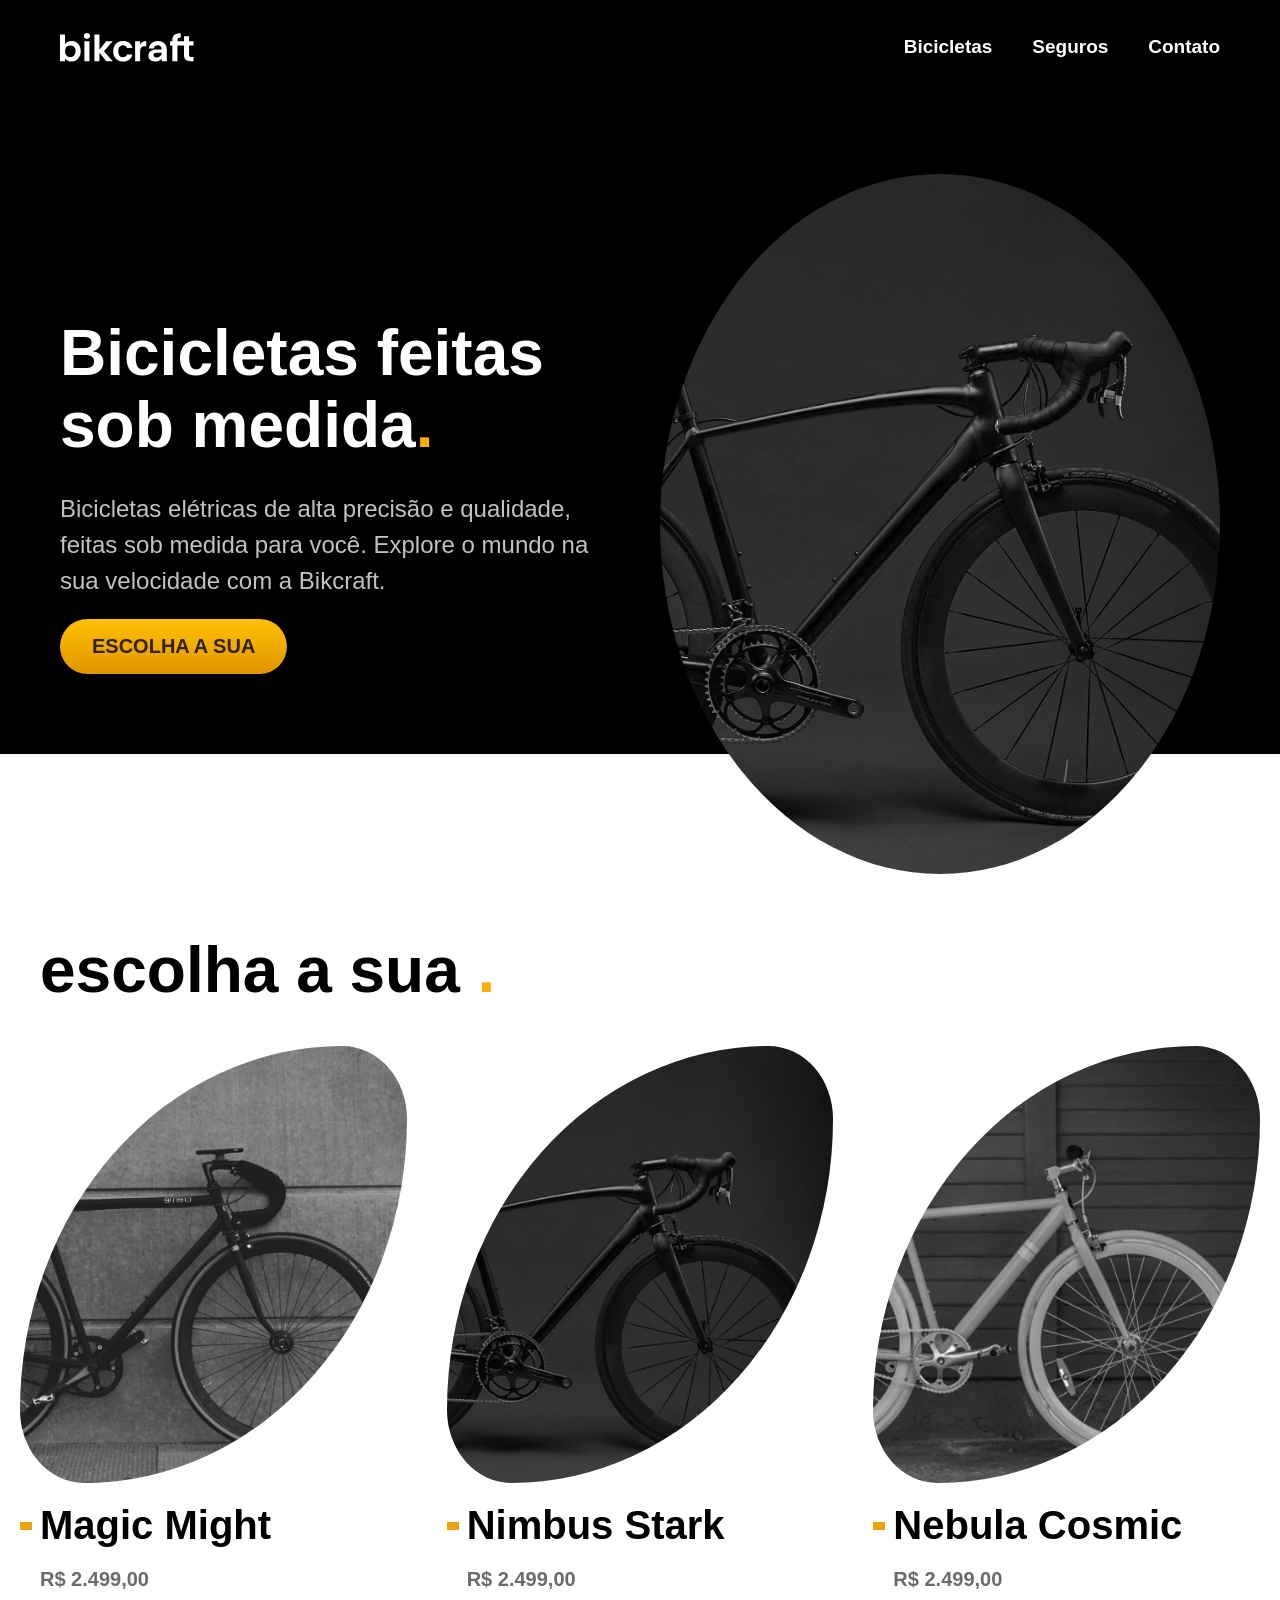
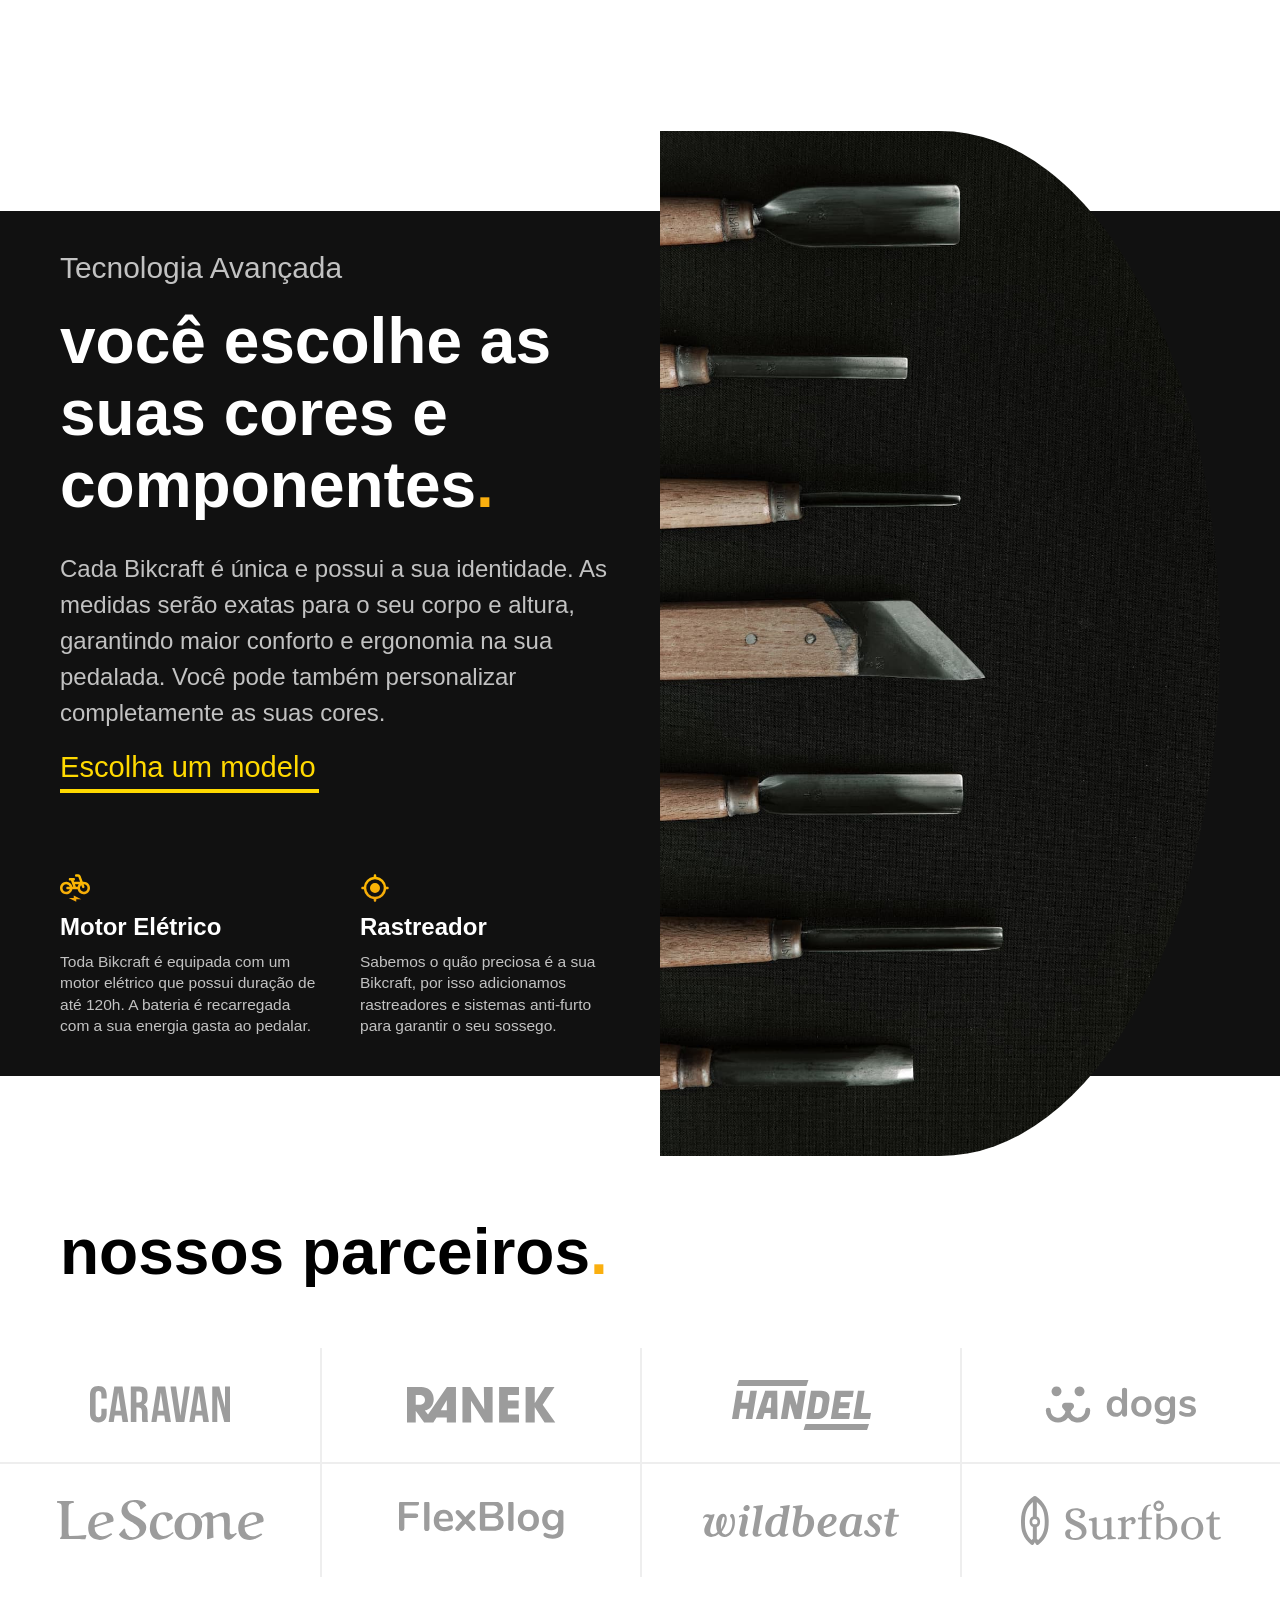
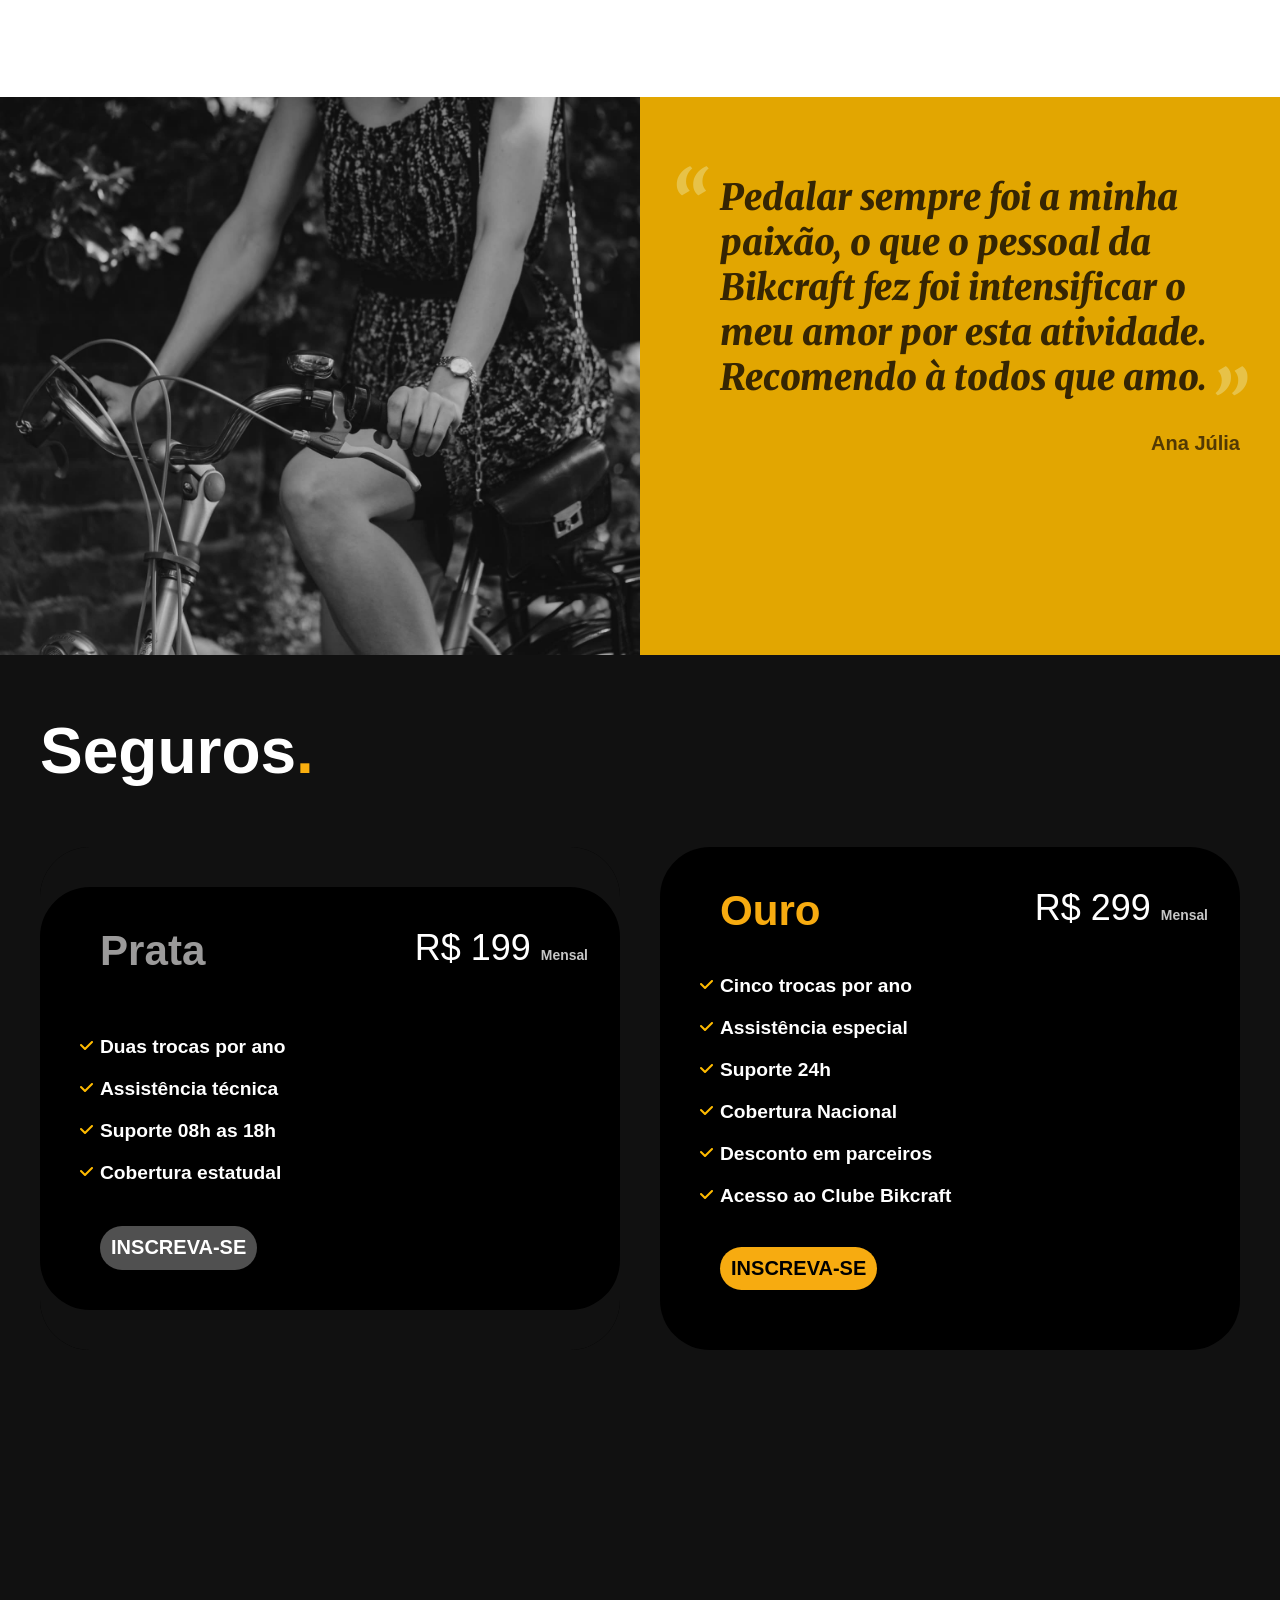
==== index.html @ f092345f "adicionar depoimento + seguros ao index.html" ====
<!DOCTYPE html>
<html lang="pt-br">

<head>
  <meta charset="UTF-8">
  <meta name="viewport" content="width=device-width, initial-scale=1.0">
  <title>Bikcraft - Bicicletas Elétricas</title>
  <meta name="description" content="Bicicletas elétricas de alta precisão e qualidade, feitas sob medida para você. Explore o mundo na sua velocidade com a Bikcraft.">
  <link rel="stylesheet" href="./css/style.css">
  <link rel="preconnect" href="https://fonts.googleapis.com">
  <link rel="preconnect" href="https://fonts.gstatic.com" crossorigin>
  <link href="https://fonts.googleapis.com/css2?family=Fira+Sans:wght@400;700&family=Merriweather:ital,opsz,wght@0,18..144,300..900;1,18..144,300..900&display=swap" rel="stylesheet">
</head>

<body>
  <header class="header-bg">
    <div class="header">
      <a href="./">
        <img src="./img/bikcraft.svg" alt="">
      </a>
      <nav aria-label="primaria">
        <ul class="header-menu">
          <li><a href="./bicicletas.html">Bicicletas</a></li>
          <li><a href="./seguros.html">Seguros</a></li>
          <li><a href="./contato.html">Contato</a></li>
        </ul>
      </nav>
  </header>
  <main class="introducao-bg">
    <div class="introducao">
      <div class="bicicletas-introducao">
        <h1 class="texto-grande">Bicicletas feitas sob medida<span class="ponto-amarelo">.</span></h1>
        <p class="texto-medio">Bicicletas elétricas de alta precisão e qualidade, feitas sob medida para você. Explore o mundo na sua velocidade com a Bikcraft.</p>
        <button class="btn">Escolha a sua</button>
      </div>
      <div>
        <img src="./img/fotos/introducao.jpg" alt="Bicicleta eletrica preta">
      </div>
    </div>
  </main>
  </div>
  <article class="bicicletas-lista">
    <h1 class="texto-grande">
      escolha a sua <span class="ponto-amarelo">.</span>
    </h1>
    <ul>
      <li>
        <a href="./bicicletas/magic.html">
          <img src="./img/bicicletas/magic-home.jpg" alt="">
          <h3 class="bicicletas-titulo">Magic Might</h3>
          <span class="bicicletas-preco">R$ 2.499,00</span>
        </a>
      </li>
      <li>
        <a href="./bicicletas/nimbus.html">
          <img src="./img/bicicletas/nimbus-home.jpg" alt="">
          <h3 class="bicicletas-titulo">Nimbus Stark</h3>
          <span class="bicicletas-preco">R$ 2.499,00</span>
        </a>
      </li>
      <li>
        <a href="./bicicletas/nebula.html">
          <img src="./img/bicicletas/nebula-home.jpg" alt="">
          <h3 class="bicicletas-titulo">Nebula Cosmic</h3>
          <span class="bicicletas-preco">R$ 2.499,00</span>
        </a>
      </li>
    </ul>
  </article>
  <article class="tecnologia-bg">
    <div class="tecnologia-container">
      <div class="tecnologia-conteudo">
        <span class="tecnologia-titulo">Tecnologia Avançada</span>
        <h2 class="texto-grande">você escolhe as
          suas cores e
          componentes<span class="ponto-amarelo">.</span>
        </h2>
        <p class="texto-medio">Cada Bikcraft é única e possui a sua identidade. As medidas serão exatas para o seu corpo e altura, garantindo maior conforto e ergonomia na sua pedalada. Você pode também personalizar completamente as suas cores.</p>
        <a href="./bicicletas">Escolha um modelo</a>
        <div class="tecnologia-itens">
          <div class="tecnologia-itens-card">
            <img src="./img/icones/eletrica.svg" alt="">
            <h4>Motor Elétrico</h4>
            <p class="texto-pequeno">Toda Bikcraft é equipada com um motor elétrico que possui duração de até 120h. A bateria é recarregada com a sua energia gasta ao pedalar.</p>
          </div>
          <div class="tecnologia-itens-card">
            <img src="./img/icones/rastreador.svg" alt="">
            <h4>Rastreador</h4>
            <p class="texto-pequeno">Sabemos o quão preciosa é a sua Bikcraft, por isso adicionamos rastreadores e sistemas anti-furto para garantir o seu sossego.</p>
          </div>
        </div>
      </div>
      <img class="tecnologia-img" src="./img/fotos/tecnologia.jpg" alt="">
    </div>
  </article>
  <section class="parceiros" aria-label="Nossos Parceiros">
    <h3 class="texto-grande">nossos parceiros<span class="ponto-amarelo">.</span></h3>
    <ul>
      <li><img src="./img/parceiros/caravan.svg" alt=""></li>
      <li><img src="./img/parceiros/ranek.svg" alt=""></li>
      <li><img src="./img/parceiros/handel.svg" alt=""></li>
      <li><img src="./img/parceiros/dogs.svg" alt=""></li>
      <li><img src="./img/parceiros/lescone.svg" alt=""></li>
      <li><img src="./img/parceiros/flexblog.svg" alt=""></li>
      <li><img src="./img/parceiros/wildbeast.svg" alt=""></li>
      <li><img src="./img/parceiros/surfbot.svg" alt=""></li>
    </ul>
  </section>
  <section class="depoimento-container">
    <div aria-label="Depoimento">
      <img src="./img/fotos/depoimento.jpg" alt="">
    </div>
    <div class="depoimento">
      <blockquote>
        <p>Pedalar sempre foi a minha paixão, o que o pessoal da Bikcraft fez foi intensificar o meu amor por esta atividade. Recomendo à todos que amo.</p>
      </blockquote>
      <span class="nome">Ana Júlia</span>
    </div>
    </div>
  </section>
  <article class="seguros-bg">
    <h2 class="texto-grande">Seguros<span class="ponto-amarelo">.</span></h2>
    <div class="seguros-container">
      <div class="seguros-item-1">
        <h3>Prata</h3>
        <div class="plano">
          <span class="seguros-preco">R$ 199</span>
          <span class="seguros-mensalidade">Mensal</span>
        </div>
        <ul>
          <li>Duas trocas por ano</li>
          <li>Assistência técnica</li>
          <li>Suporte 08h as 18h</li>
          <li>Cobertura estatudal</li>
        </ul>

        <a class="btn-1" href="">Inscreva-se</a>
      </div>

      <div class="seguros-item-2">
        <h3>Ouro</h3>
        <div class="plano">
          <span class="seguros-preco">R$ 299</span>
          <span class="seguros-mensalidade">Mensal</span>
        </div>
        <ul>
          <li>Cinco trocas por ano</li>
          <li>Assistência especial</li>
          <li>Suporte 24h</li>
          <li>Cobertura Nacional</li>
          <li>Desconto em parceiros</li>
          <li>Acesso ao Clube Bikcraft</li>
        </ul>

        <a class="btn-2" href="">Inscreva-se</a>
      </div>

    </div>

  </article>
</body>

</html>
---- css/style.css ----
@import "./global/global.css";
@import "./global/header.css";

/* INTRODUÇÃO */
@import "./home/introdução.css";

/* UTILITÁRIOS */
@import "./utilitarios/componentes.css";

/* TIPOGRAFIA */
@import "./utilitarios/tipografia.css";

/* ARTIGO */
@import "./bicicletas/bicicletas.css";

/* TECNOLOGIA */
@import "./home/tecnologia.css";

/* PARCEIROS */
@import "./home/parceiros.css";

/* DEPOIMENTO */
@import "./home/depoimento.css";

/* SEGUROS */
@import "./seguros/seguros.css";
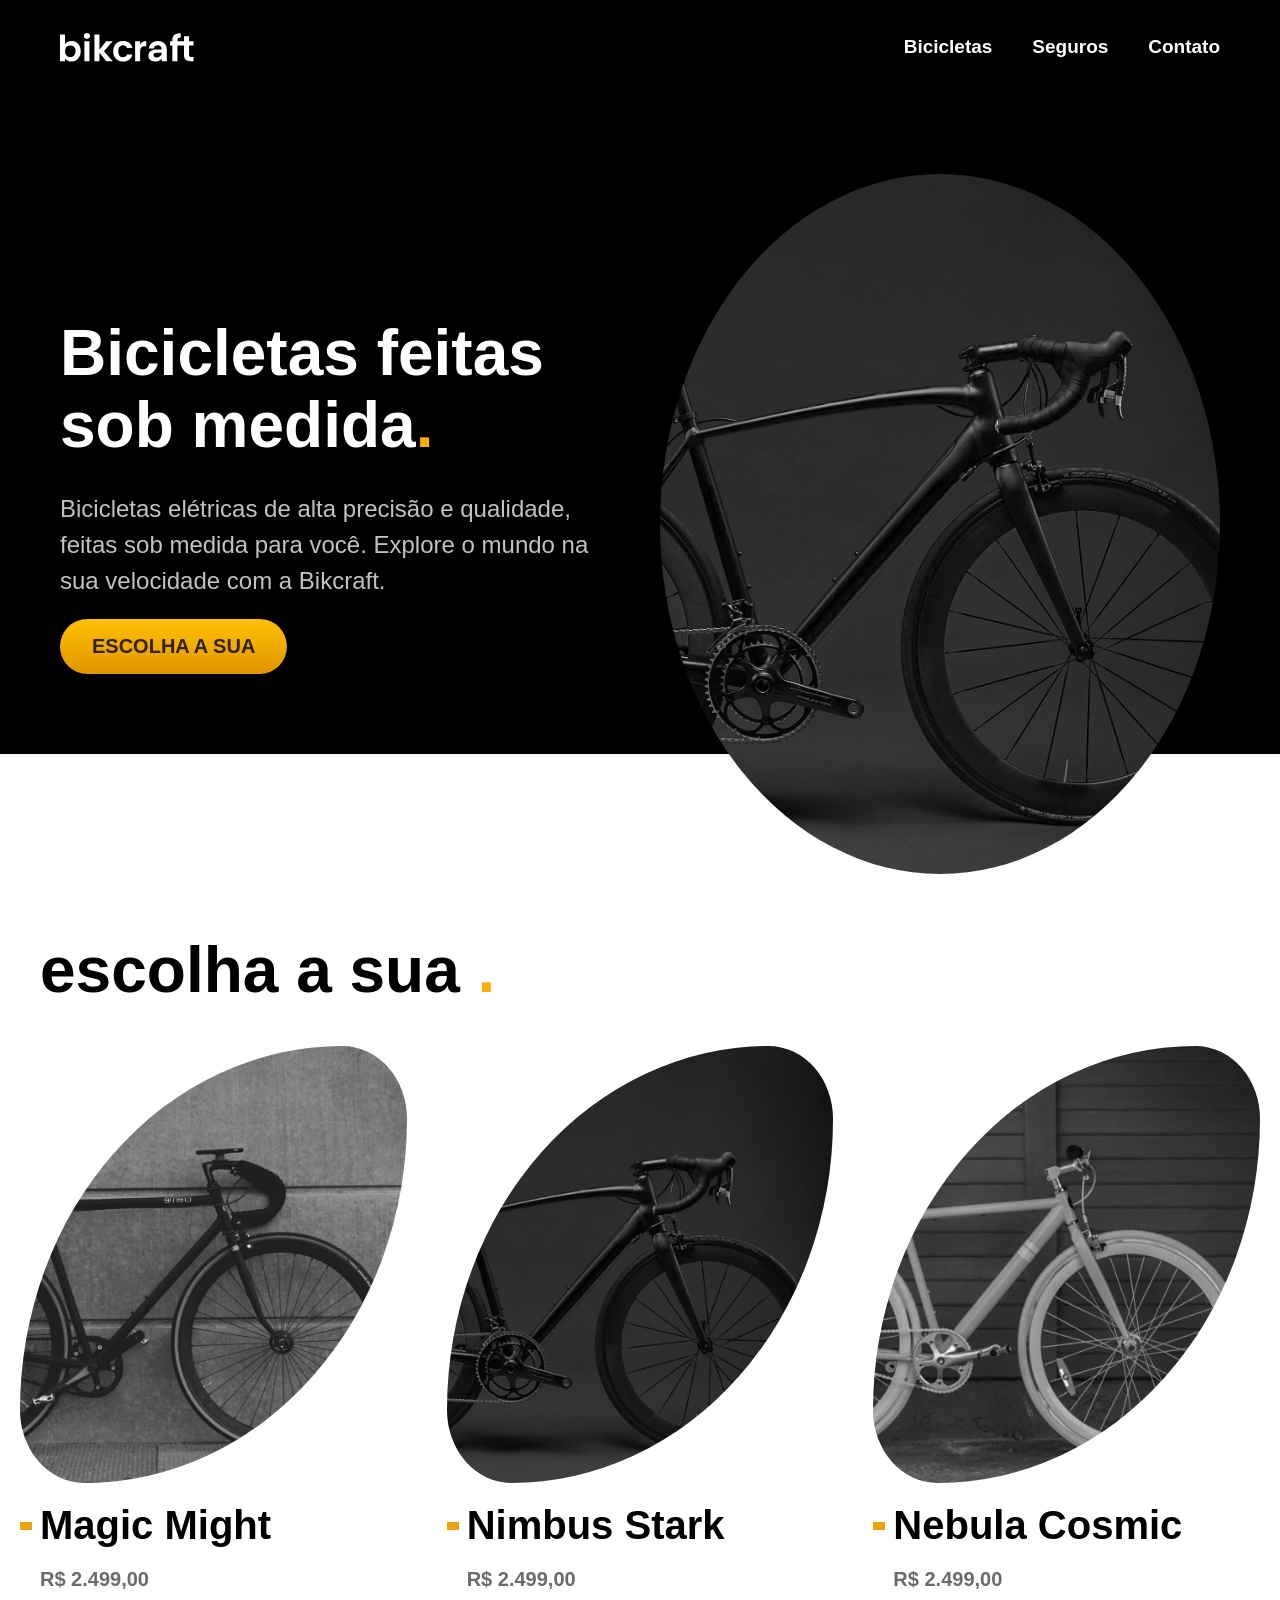
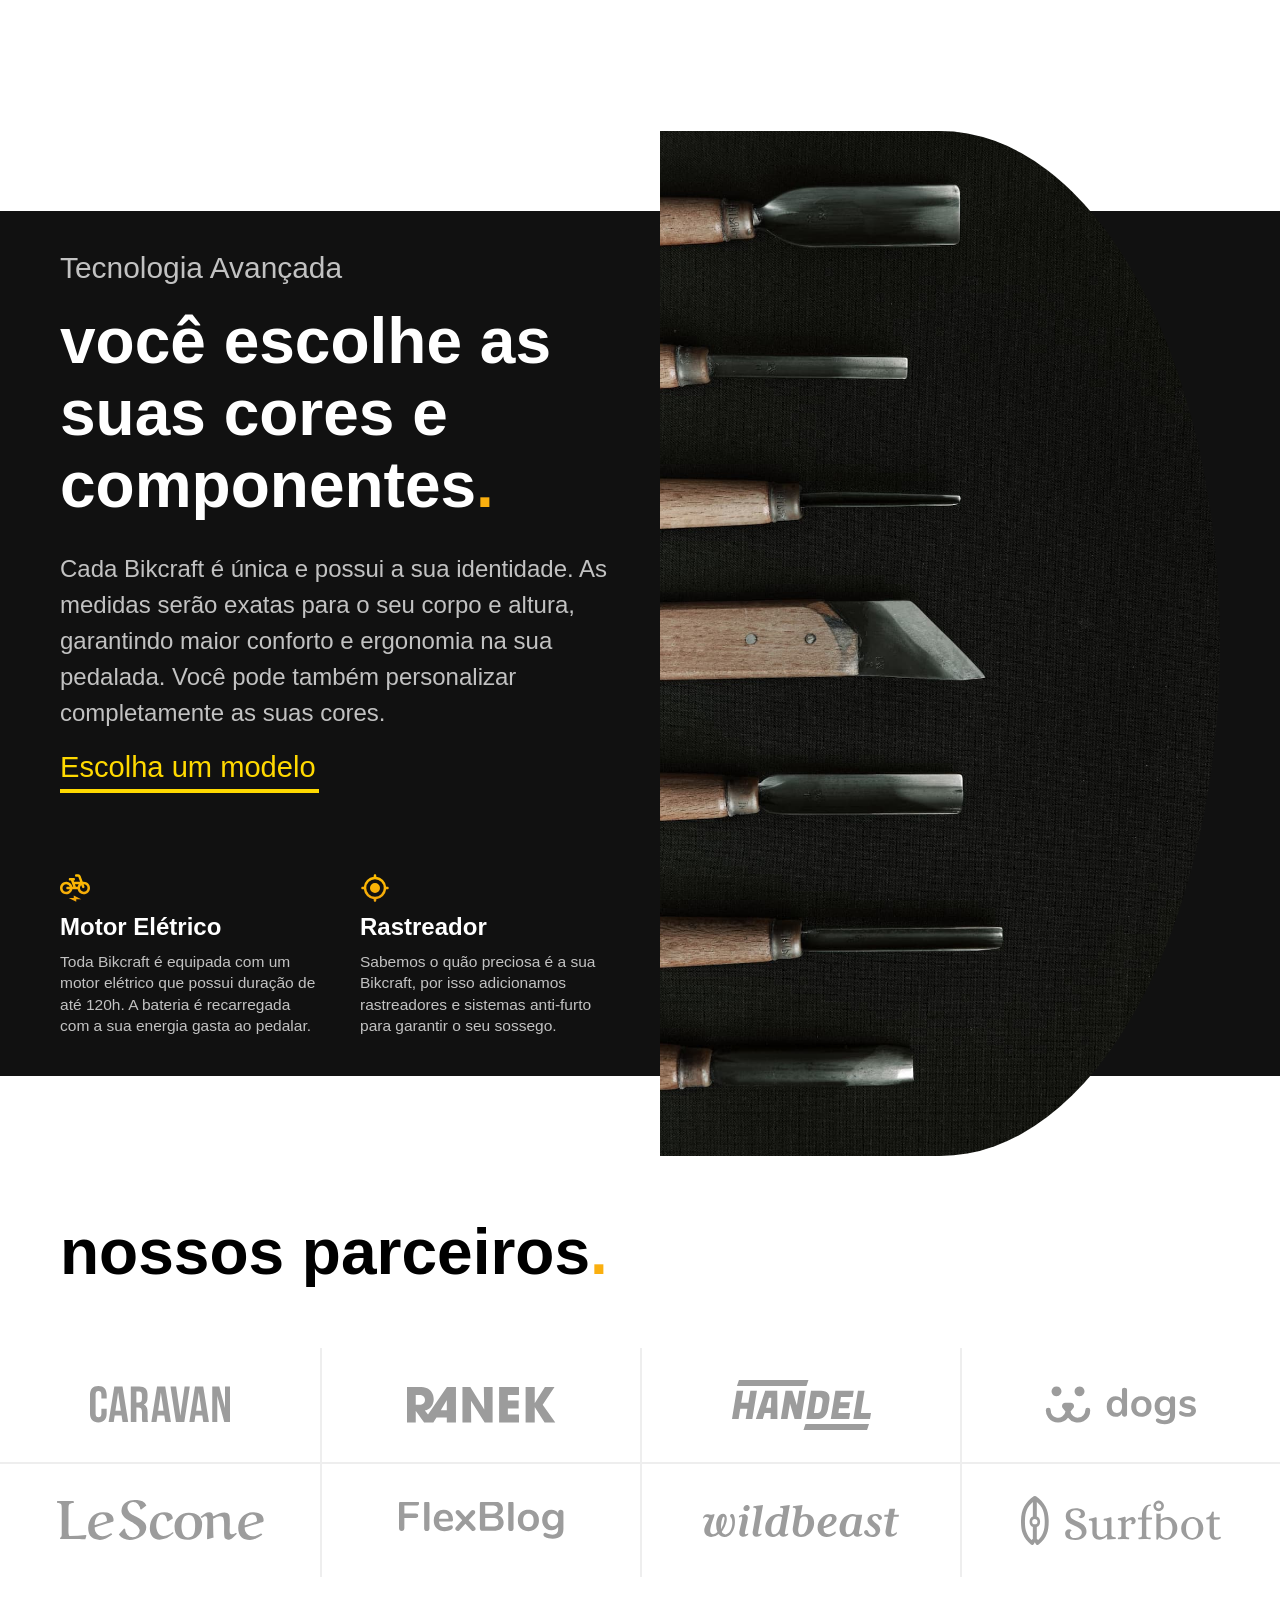
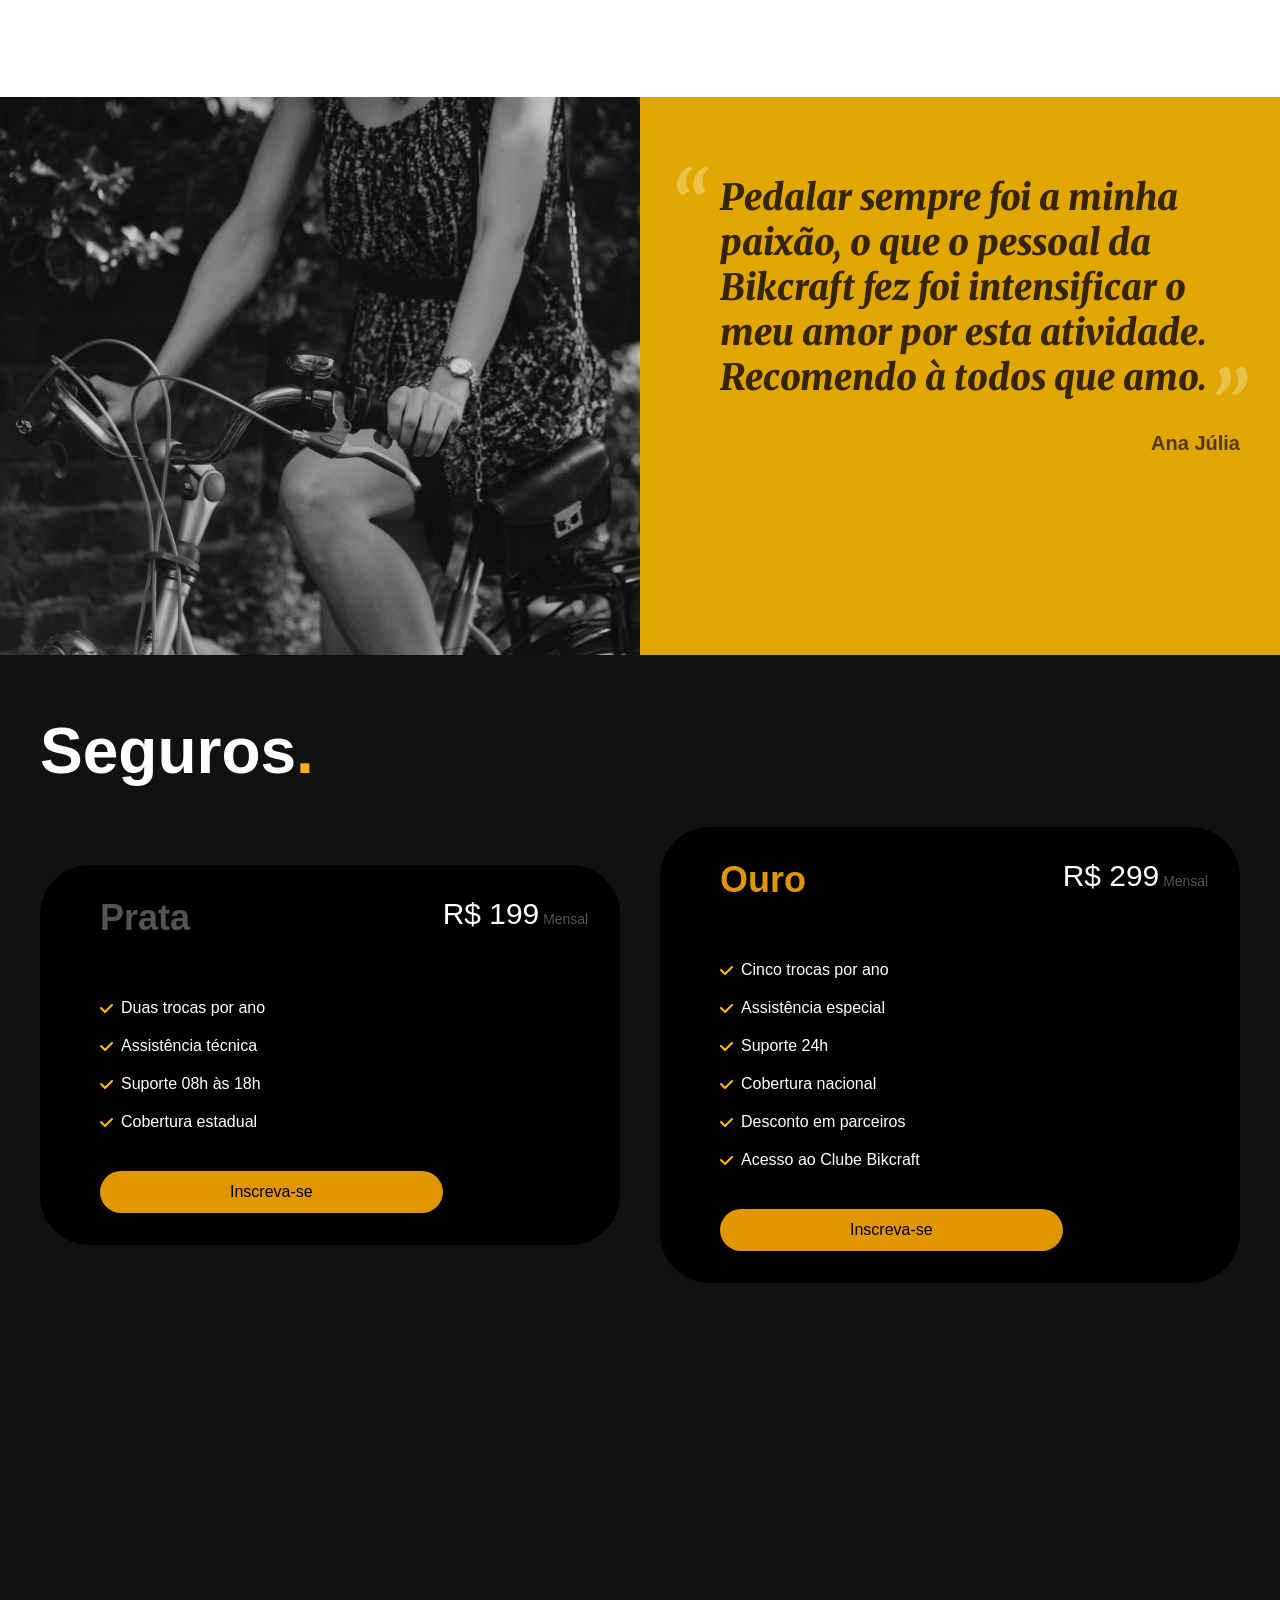
==== commit 07c689fc: "modificar html seguros + css" ====
--- a/index.html
+++ b/index.html
@@ -119,39 +119,31 @@
     </div>
   </section>
   <article class="seguros-bg">
-    <h2 class="texto-grande">Seguros<span class="ponto-amarelo">.</span></h2>
+
     <div class="seguros-container">
-      <div class="seguros-item-1">
-        <h3>Prata</h3>
-        <div class="plano">
-          <span class="seguros-preco">R$ 199</span>
-          <span class="seguros-mensalidade">Mensal</span>
-        </div>
+      <h2 class="texto-grande">Seguros<span class="ponto-amarelo">.</span></h2>
+      <div class="seguros-item">
+        <h3 class="prata">Prata</h3>
+        <span class="seguros-preco">R$ 199<span class="mensal">Mensal</span></span>
         <ul>
           <li>Duas trocas por ano</li>
           <li>Assistência técnica</li>
-          <li>Suporte 08h as 18h</li>
-          <li>Cobertura estatudal</li>
+          <li>Suporte 08h às 18h</li>
+          <li>Cobertura estadual</li>
         </ul>
-
-        <a class="btn-1" href="">Inscreva-se</a>
+        <a class="btn-2" href="">Inscreva-se</a>
       </div>
-
-      <div class="seguros-item-2">
-        <h3>Ouro</h3>
-        <div class="plano">
-          <span class="seguros-preco">R$ 299</span>
-          <span class="seguros-mensalidade">Mensal</span>
-        </div>
+      <div class="seguros-item">
+        <h3 class="ouro">Ouro</h3>
+        <span class="seguros-preco">R$ 299<span class="mensal">Mensal</span></span>
         <ul>
           <li>Cinco trocas por ano</li>
           <li>Assistência especial</li>
           <li>Suporte 24h</li>
-          <li>Cobertura Nacional</li>
+          <li>Cobertura nacional</li>
           <li>Desconto em parceiros</li>
           <li>Acesso ao Clube Bikcraft</li>
         </ul>
-
         <a class="btn-2" href="">Inscreva-se</a>
       </div>
 
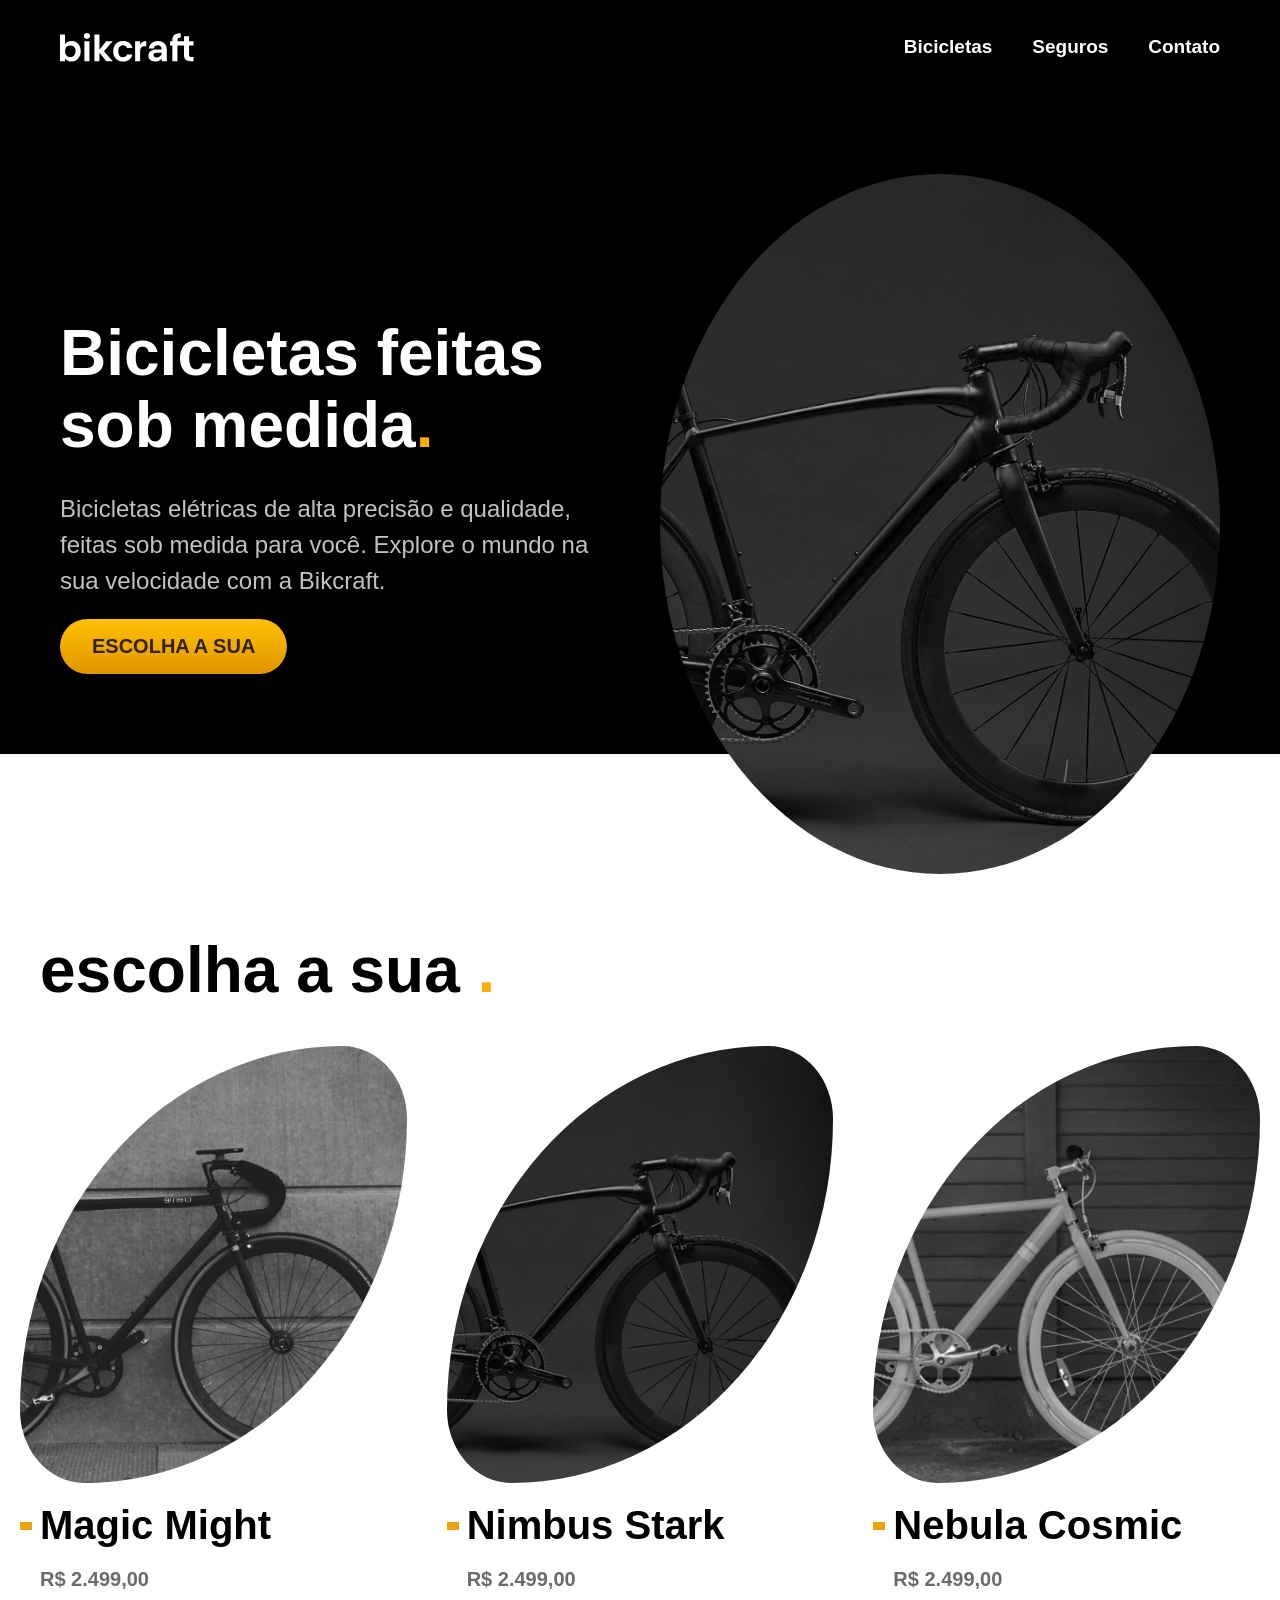
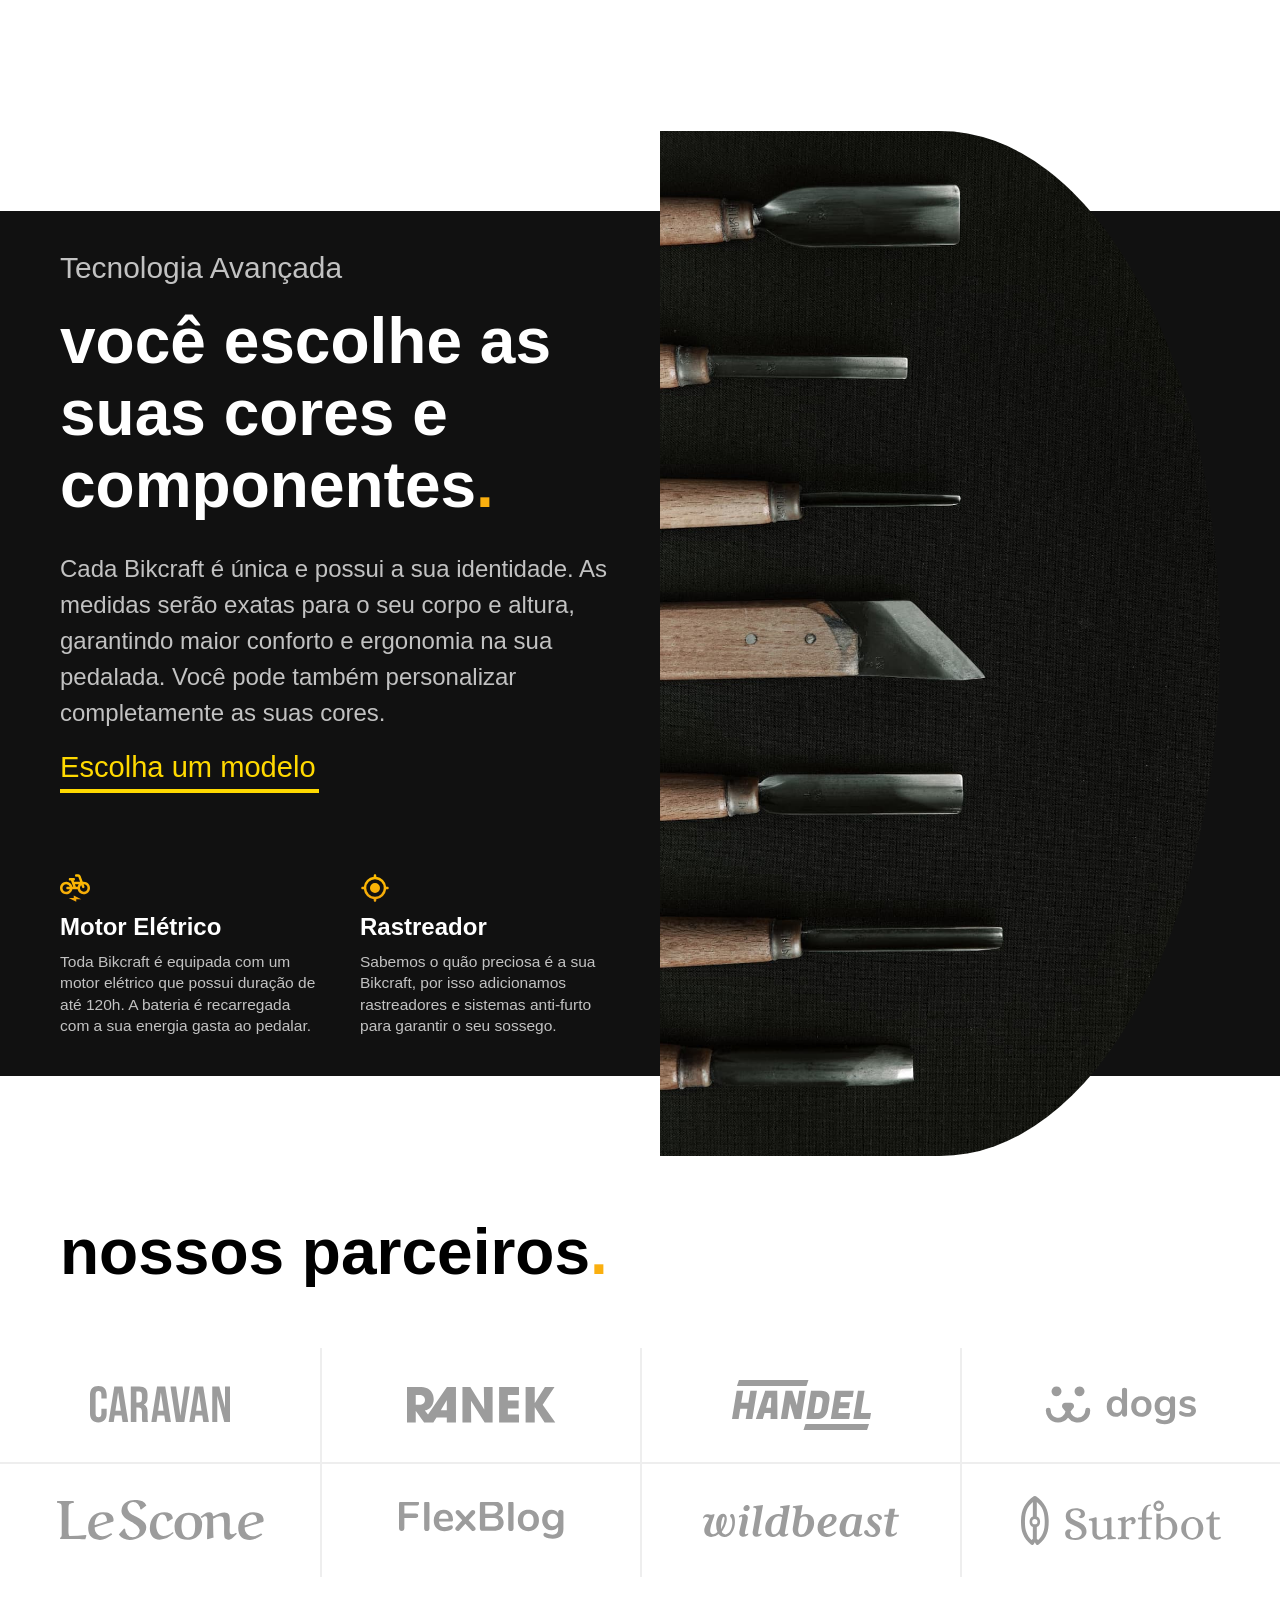
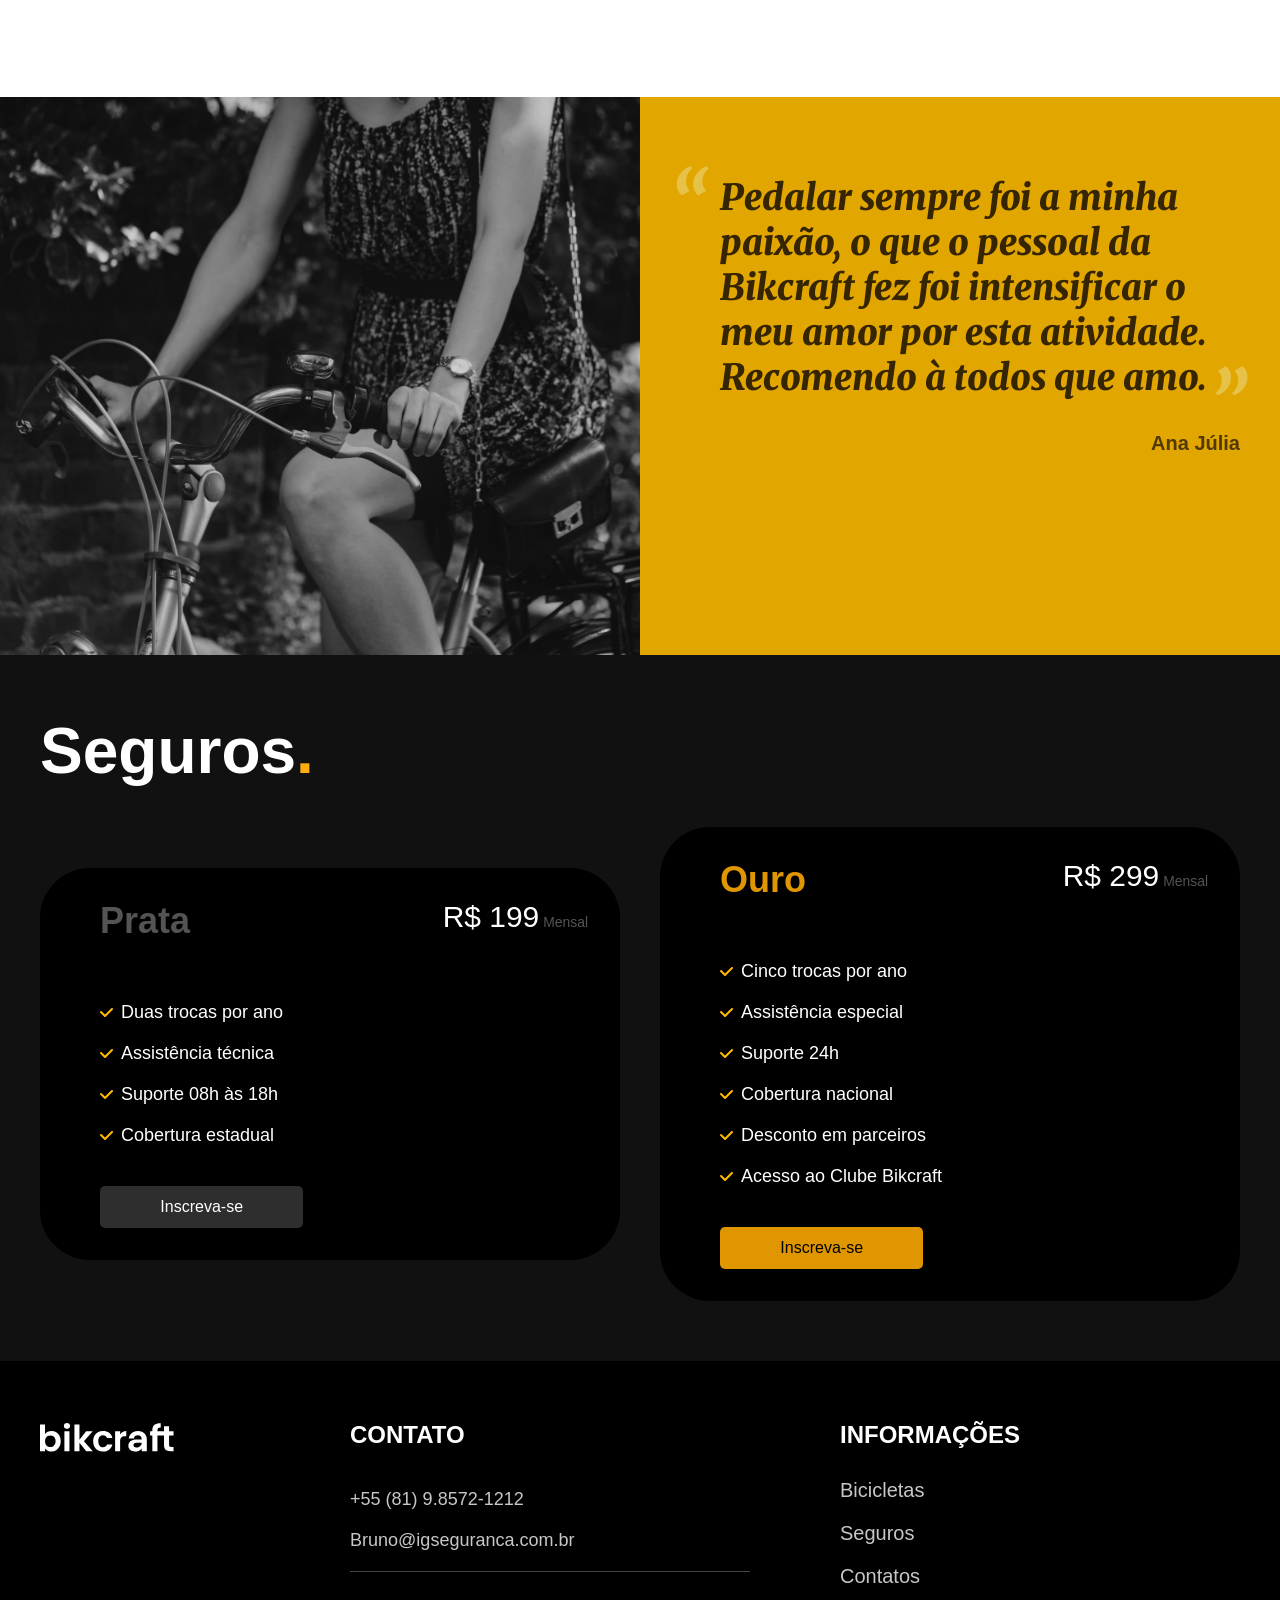
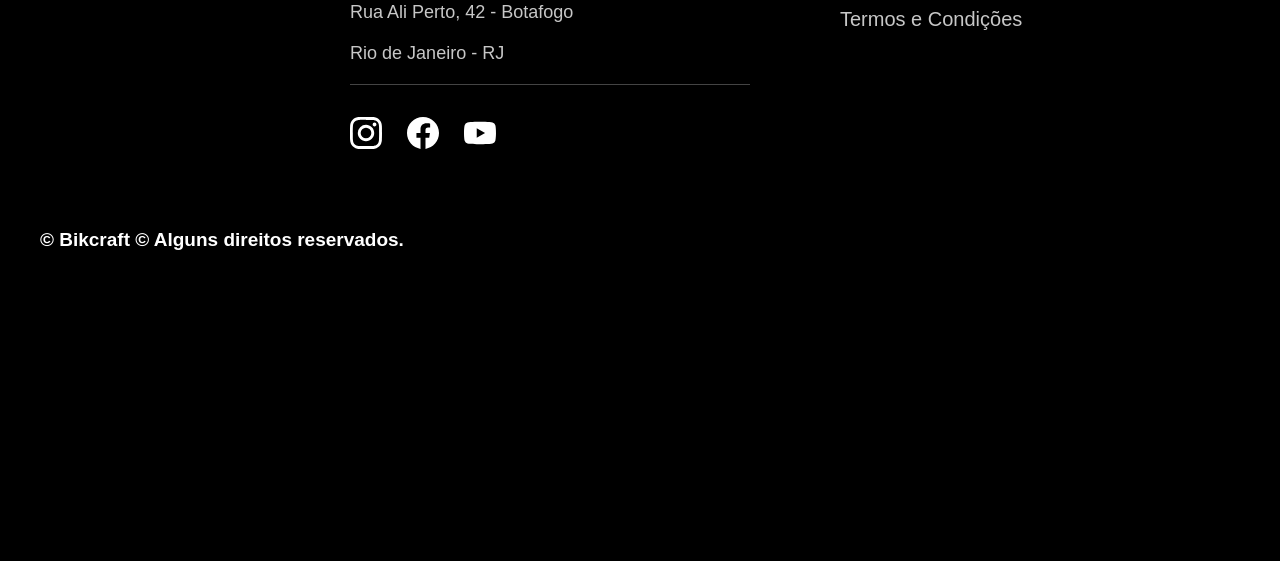
==== commit 9dbd3353: "editar seguros + adicionar  footer" ====
--- a/index.html
+++ b/index.html
@@ -131,7 +131,7 @@
           <li>Suporte 08h às 18h</li>
           <li>Cobertura estadual</li>
         </ul>
-        <a class="btn-2" href="">Inscreva-se</a>
+        <a class="btn-1" href="">Inscreva-se</a>
       </div>
       <div class="seguros-item">
         <h3 class="ouro">Ouro</h3>
@@ -146,10 +146,40 @@
         </ul>
         <a class="btn-2" href="">Inscreva-se</a>
       </div>
+    </div>
+  </article>
+  <footer class="footer-bg">
+    <div class="footer-container">
+      <img src="./img/bikcraft.svg" alt="">
+      <div class="contato-container">
+        <h4>Contato</h4>
+        <ul class="footer-contato">
+          <li>+55 (81) 9.8572-1212</li>
+          <li>Bruno@igseguranca.com.br</li>
+          <li class="espaco">Rua Ali Perto, 42 - Botafogo</li>
+          <li>Rio de Janeiro - RJ</li>
+        </ul>
+        <div class="footer-redes">
+          <img src="./img/redes/instagram.svg" alt="">
+          <img src="./img/redes/facebook.svg" alt="">
+          <img src="./img/redes/youtube.svg" alt="">
+        </div>
+      </div>
 
+      <div class="informacoes">
+        <h6>Informações</h6>
+        <ul class="footer-links">
+          <li><a href="">Bicicletas</a></li>
+          <li><a href="">Seguros</a></li>
+          <li><a href="">Contatos</a></li>
+          <li><a href="">Termos e Condições</a></li>
+        </ul>
+      </div>
+      <h5>&copy; Bikcraft © Alguns direitos reservados.</h5>
     </div>
 
-  </article>
+
+  </footer>
 </body>
 
 </html>
--- a/css/style.css
+++ b/css/style.css
@@ -23,4 +23,7 @@
 @import "./home/depoimento.css";
 
 /* SEGUROS */
-@import "./seguros/seguros.css";
+@import "./home/seguros.css";
+
+/* FOOTER */
+@import "./home/footer.css";
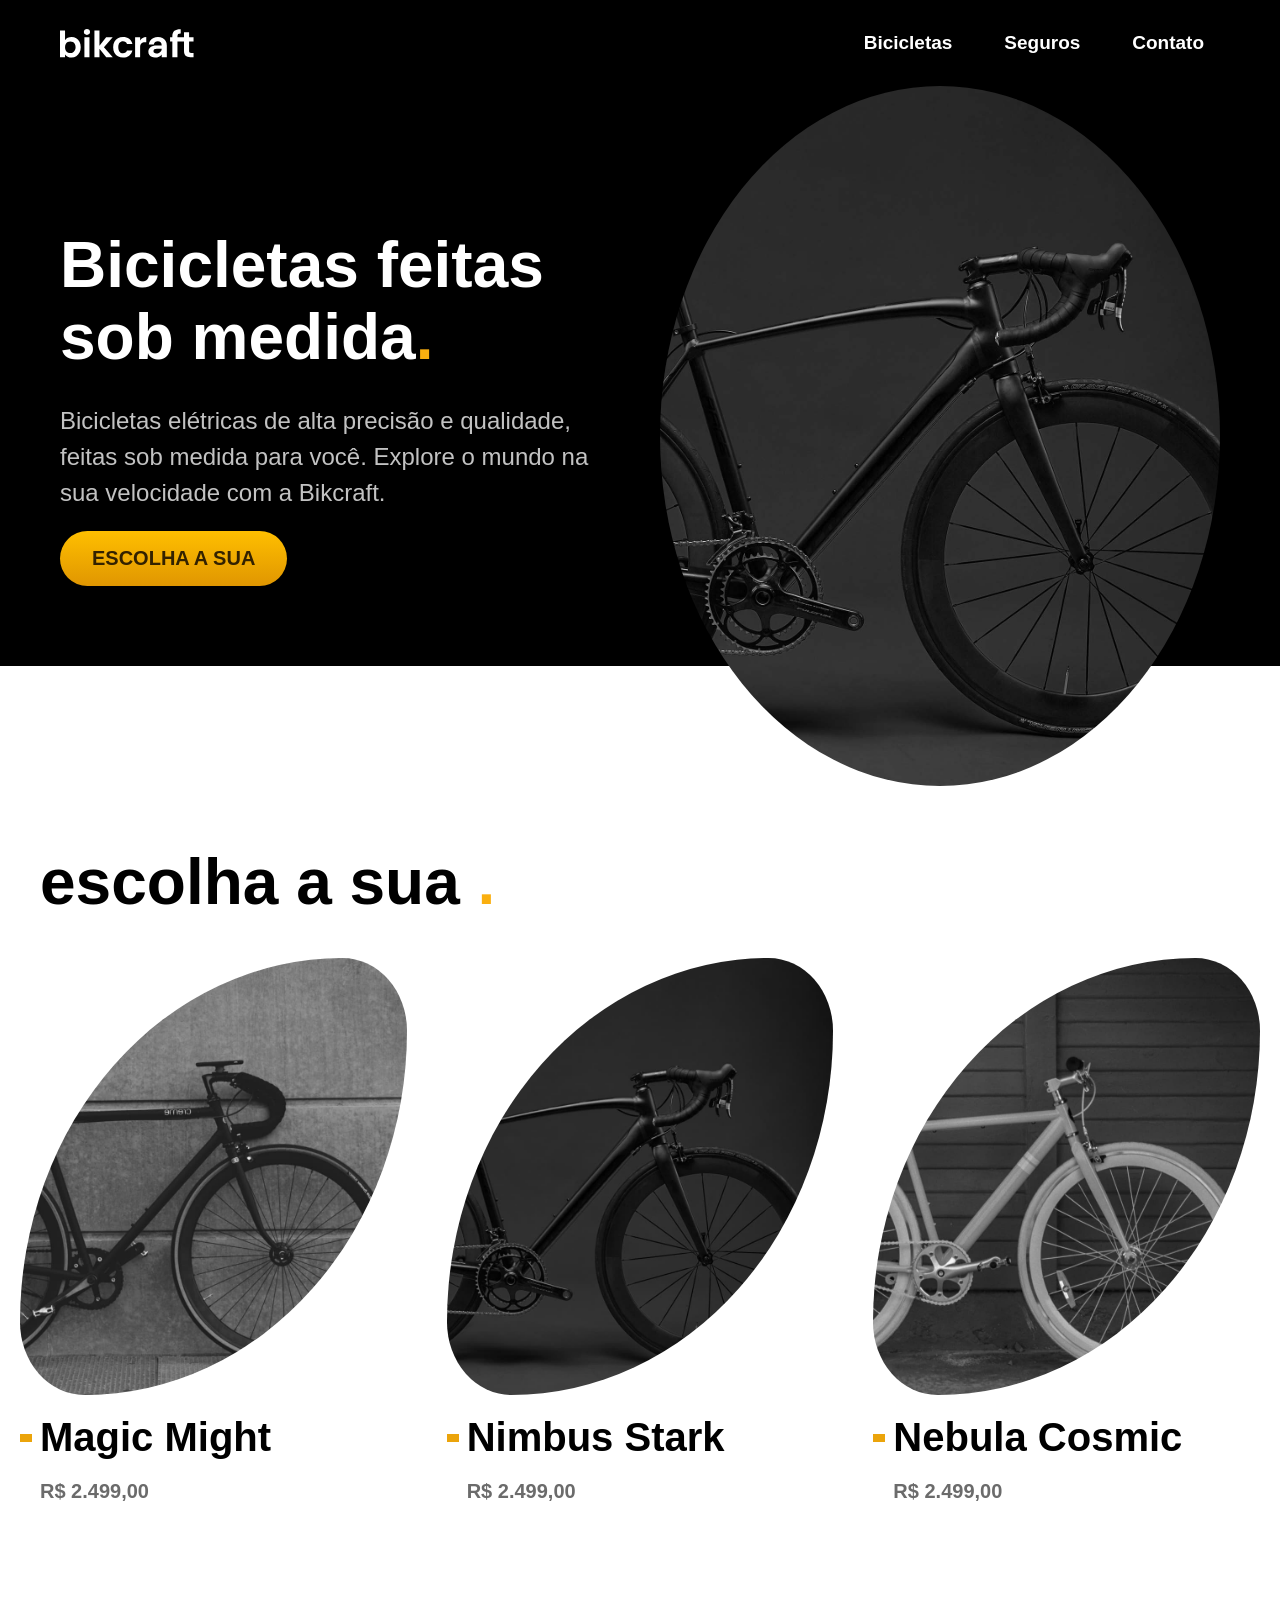
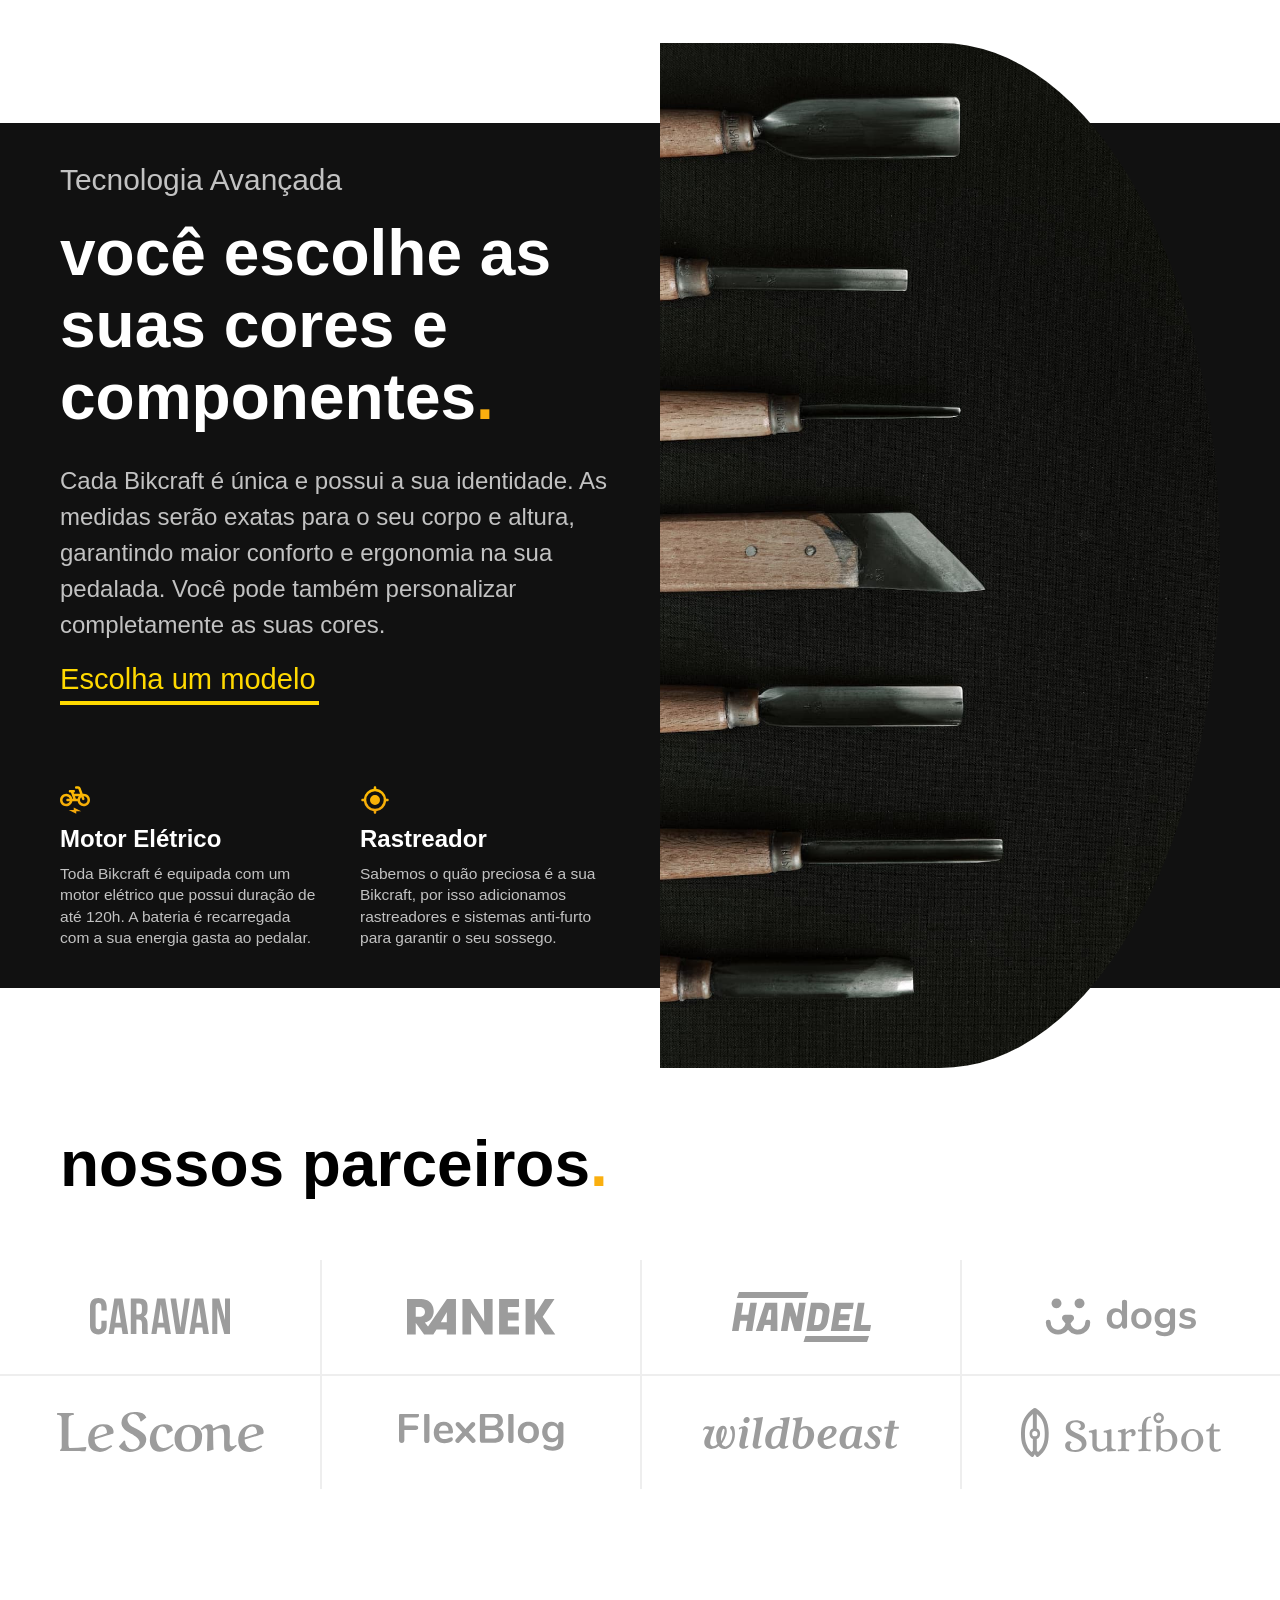
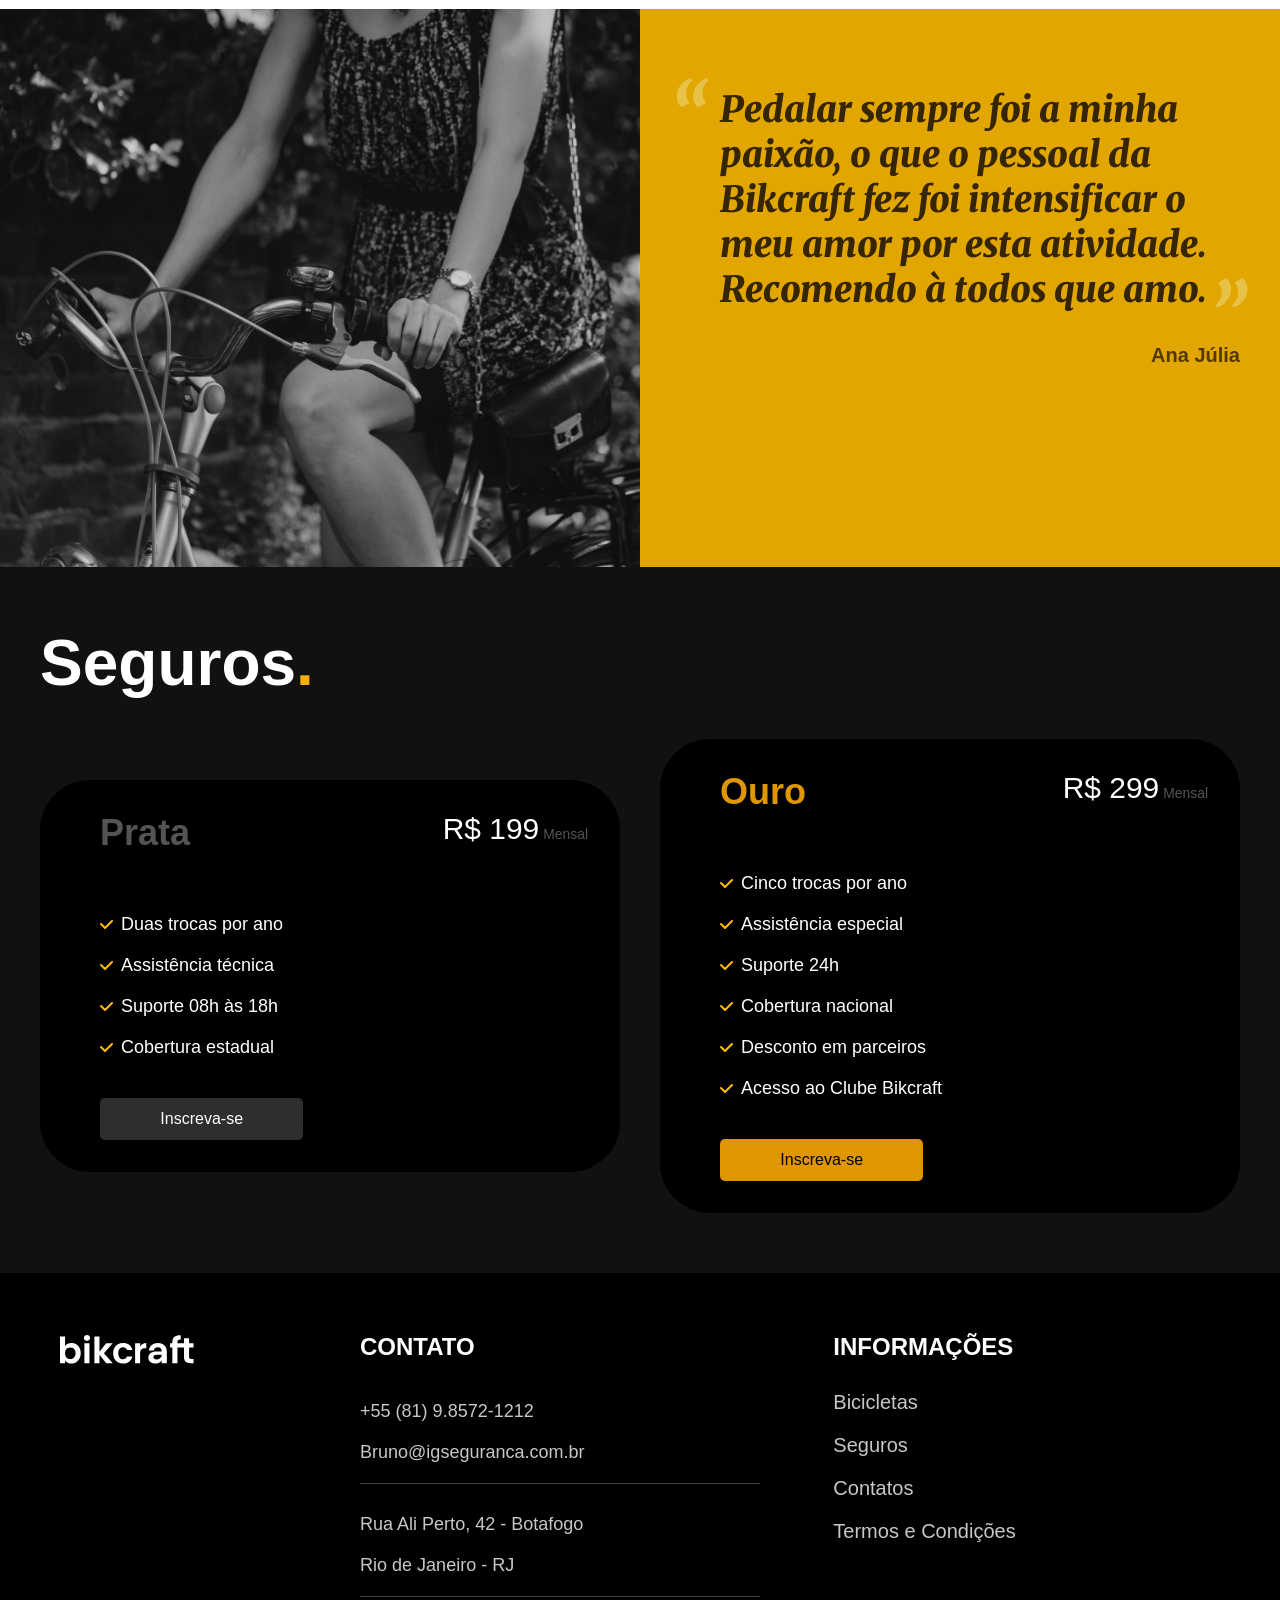
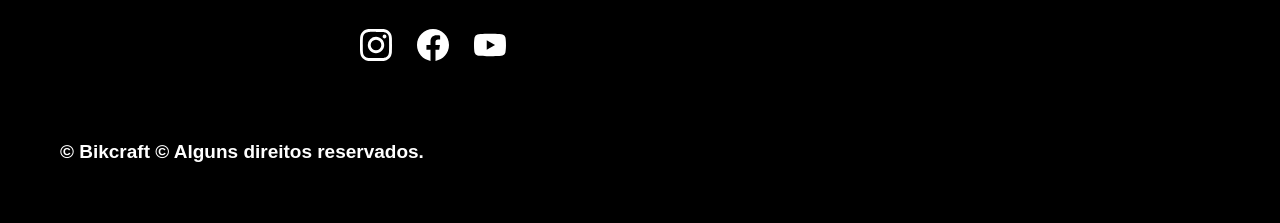
==== commit 5e43e9ec: "adicionar index termos" ====
--- a/index.html
+++ b/index.html
@@ -38,7 +38,6 @@
       </div>
     </div>
   </main>
-  </div>
   <article class="bicicletas-lista">
     <h1 class="texto-grande">
       escolha a sua <span class="ponto-amarelo">.</span>
@@ -119,7 +118,6 @@
     </div>
   </section>
   <article class="seguros-bg">
-
     <div class="seguros-container">
       <h2 class="texto-grande">Seguros<span class="ponto-amarelo">.</span></h2>
       <div class="seguros-item">
@@ -165,20 +163,17 @@
           <img src="./img/redes/youtube.svg" alt="">
         </div>
       </div>
-
       <div class="informacoes">
         <h6>Informações</h6>
         <ul class="footer-links">
-          <li><a href="">Bicicletas</a></li>
-          <li><a href="">Seguros</a></li>
-          <li><a href="">Contatos</a></li>
-          <li><a href="">Termos e Condições</a></li>
+          <li><a href="#bicicletas">Bicicletas</a></li>
+          <li><a href="#seguros">Seguros</a></li>
+          <li><a href="#contatos">Contatos</a></li>
+          <li><a href="/termos.html">Termos e Condições</a></li>
         </ul>
       </div>
       <h5>&copy; Bikcraft © Alguns direitos reservados.</h5>
     </div>
-
-
   </footer>
 </body>
 
--- a/css/style.css
+++ b/css/style.css
@@ -27,3 +27,6 @@
 
 /* FOOTER */
 @import "./home/footer.css";
+
+/* TERMOS */
+@import "./termos/termos.css";
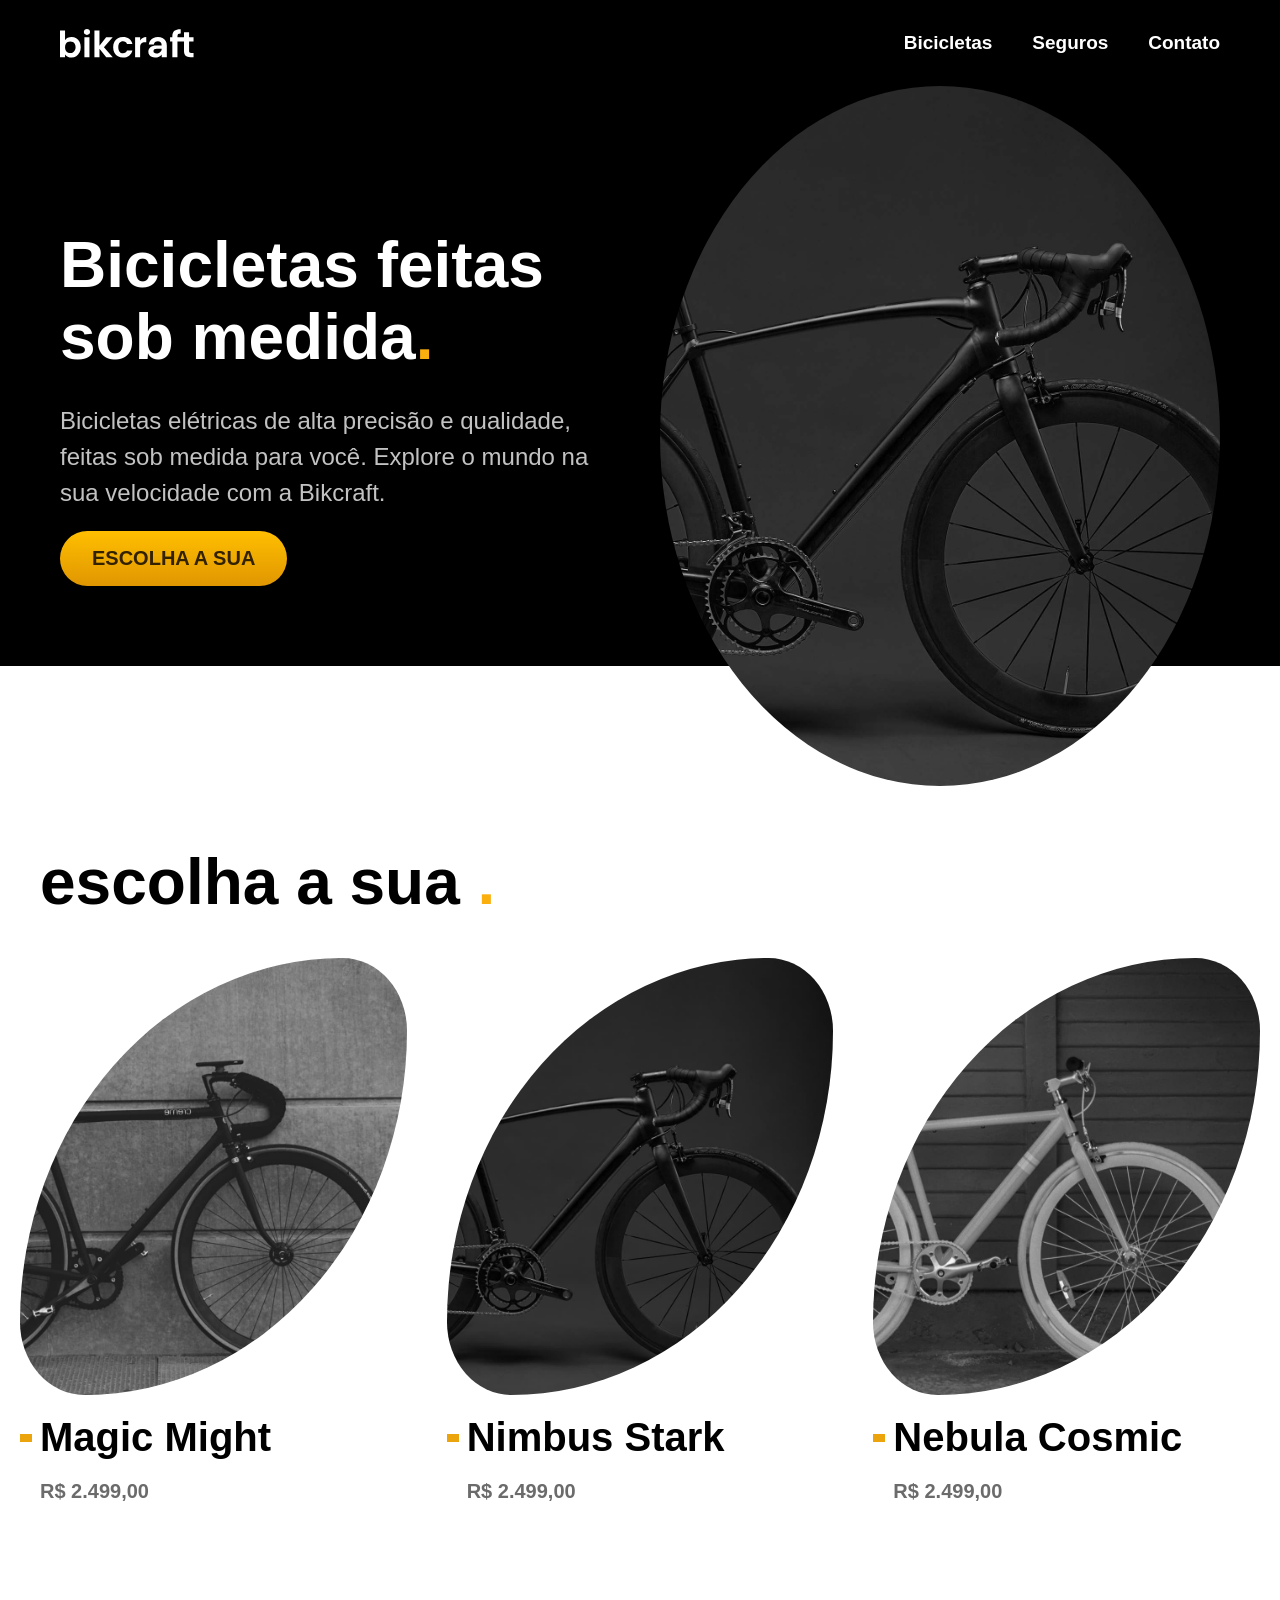
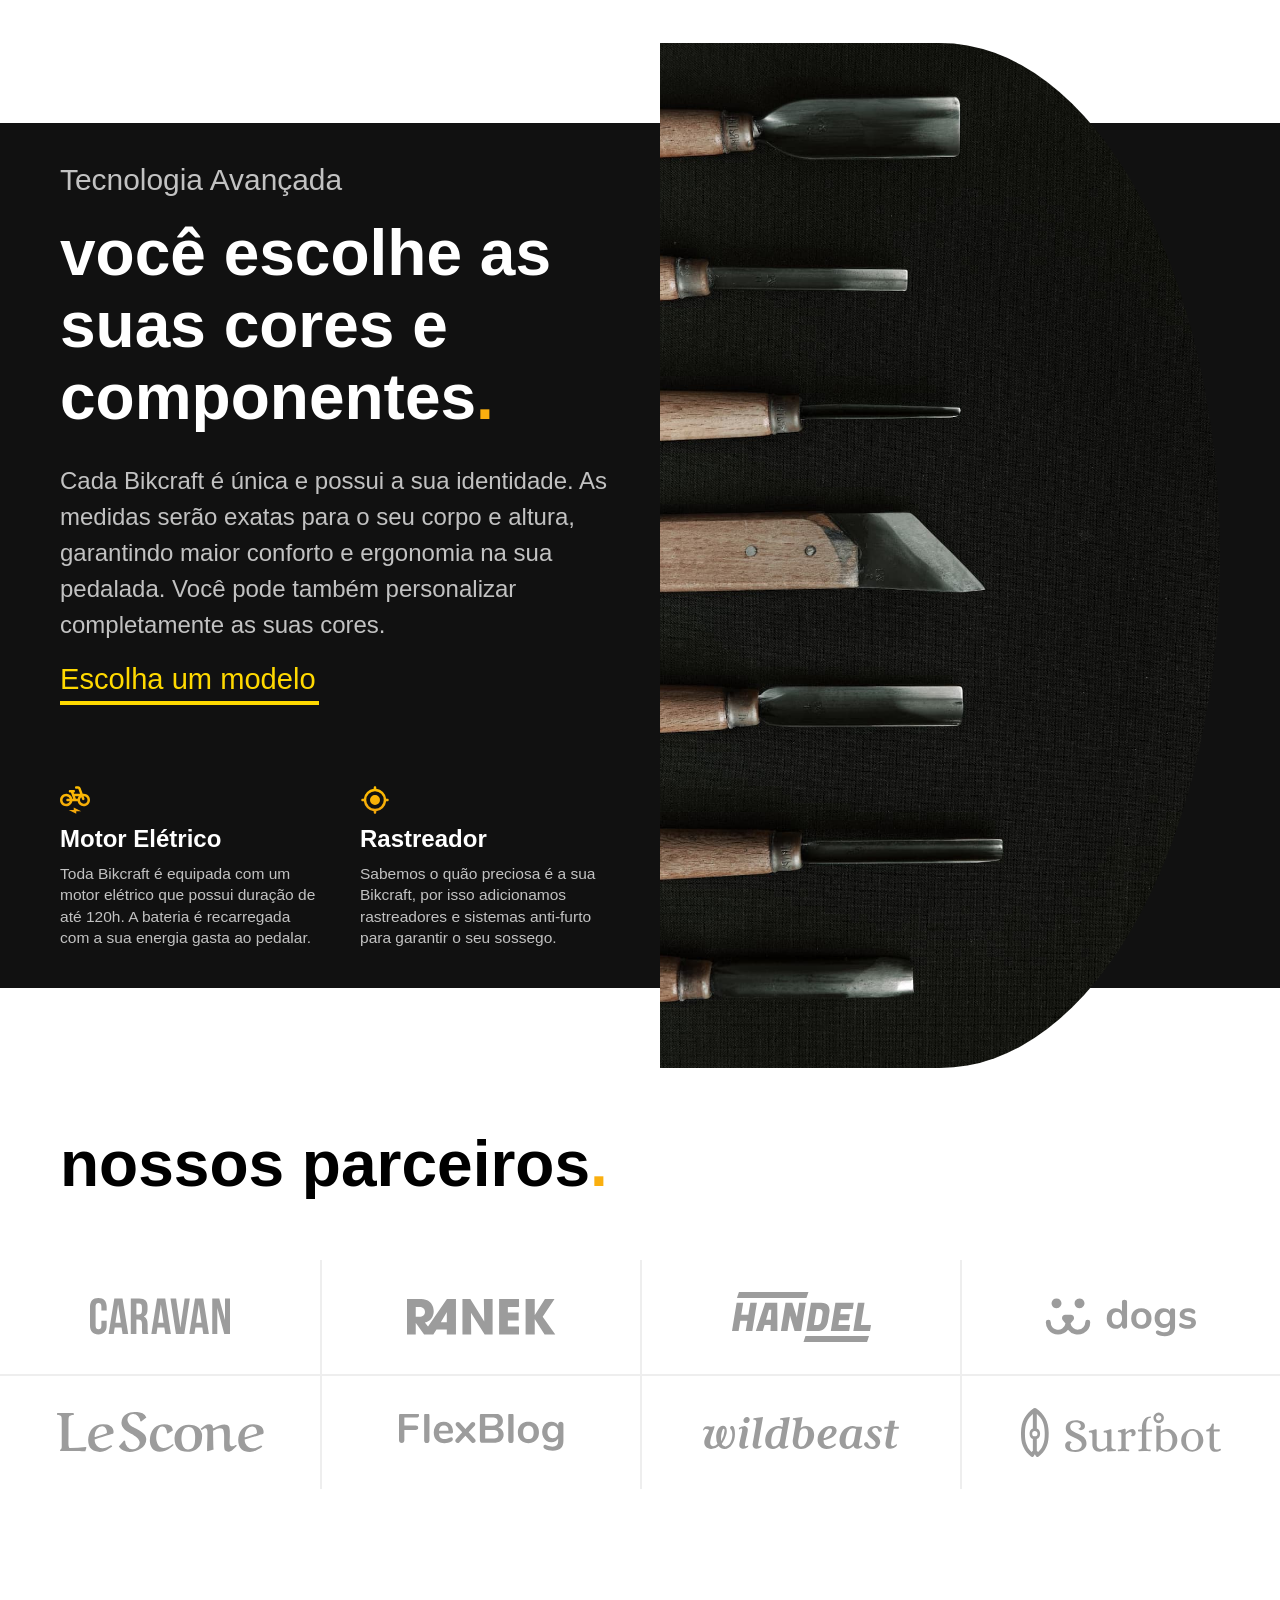
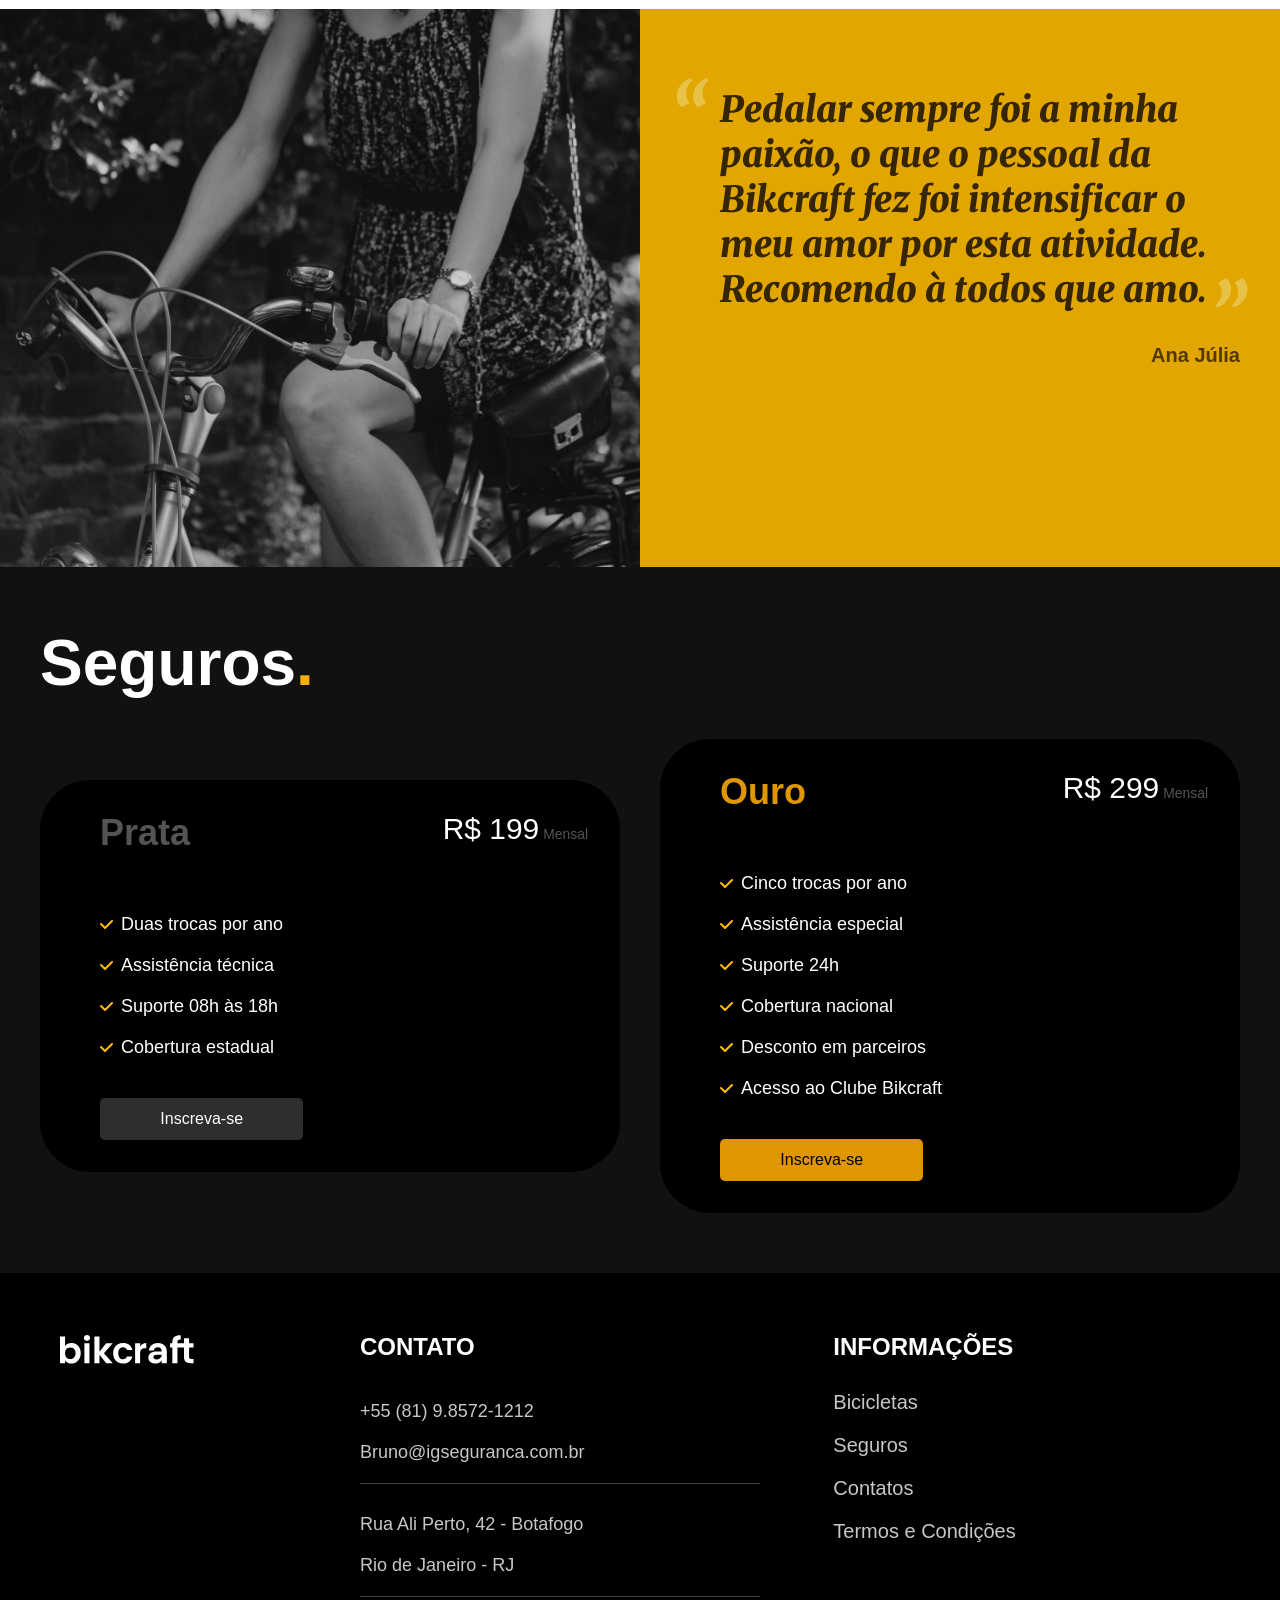
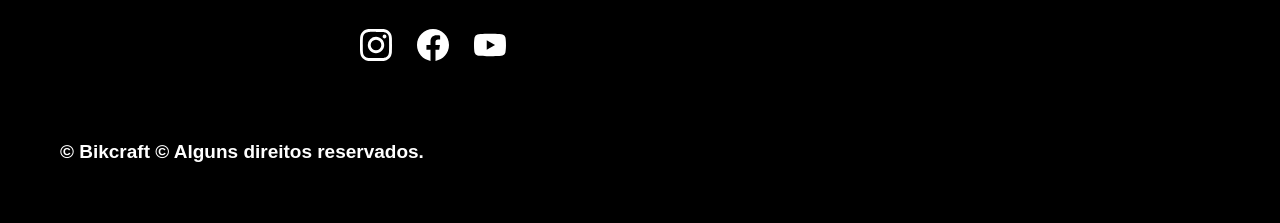
==== commit 0e5c63a0: "redirecionar bicicletas para index.html" ====
--- a/index.html
+++ b/index.html
@@ -20,7 +20,7 @@
       </a>
       <nav aria-label="primaria">
         <ul class="header-menu">
-          <li><a href="./bicicletas.html">Bicicletas</a></li>
+          <li><a href="./bibicletas.html">Bicicletas</a></li>
           <li><a href="./seguros.html">Seguros</a></li>
           <li><a href="./contato.html">Contato</a></li>
         </ul>
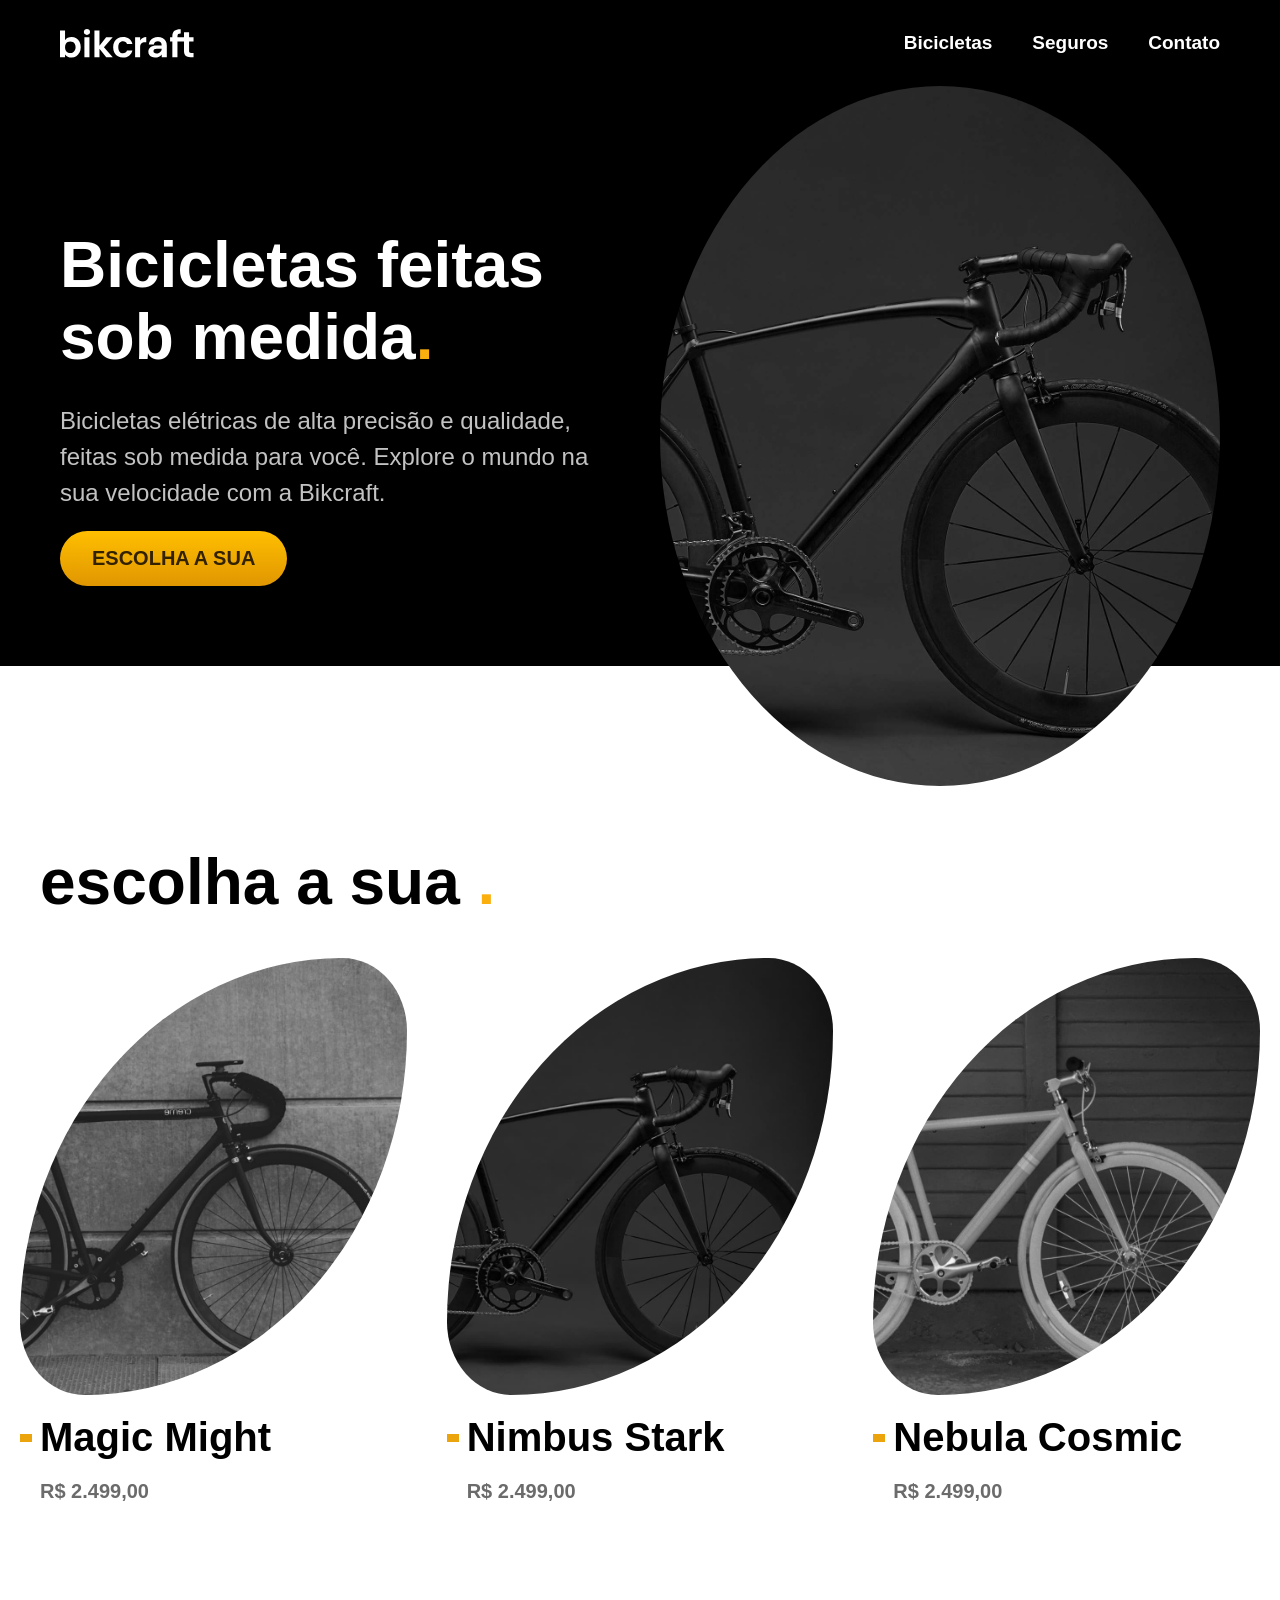
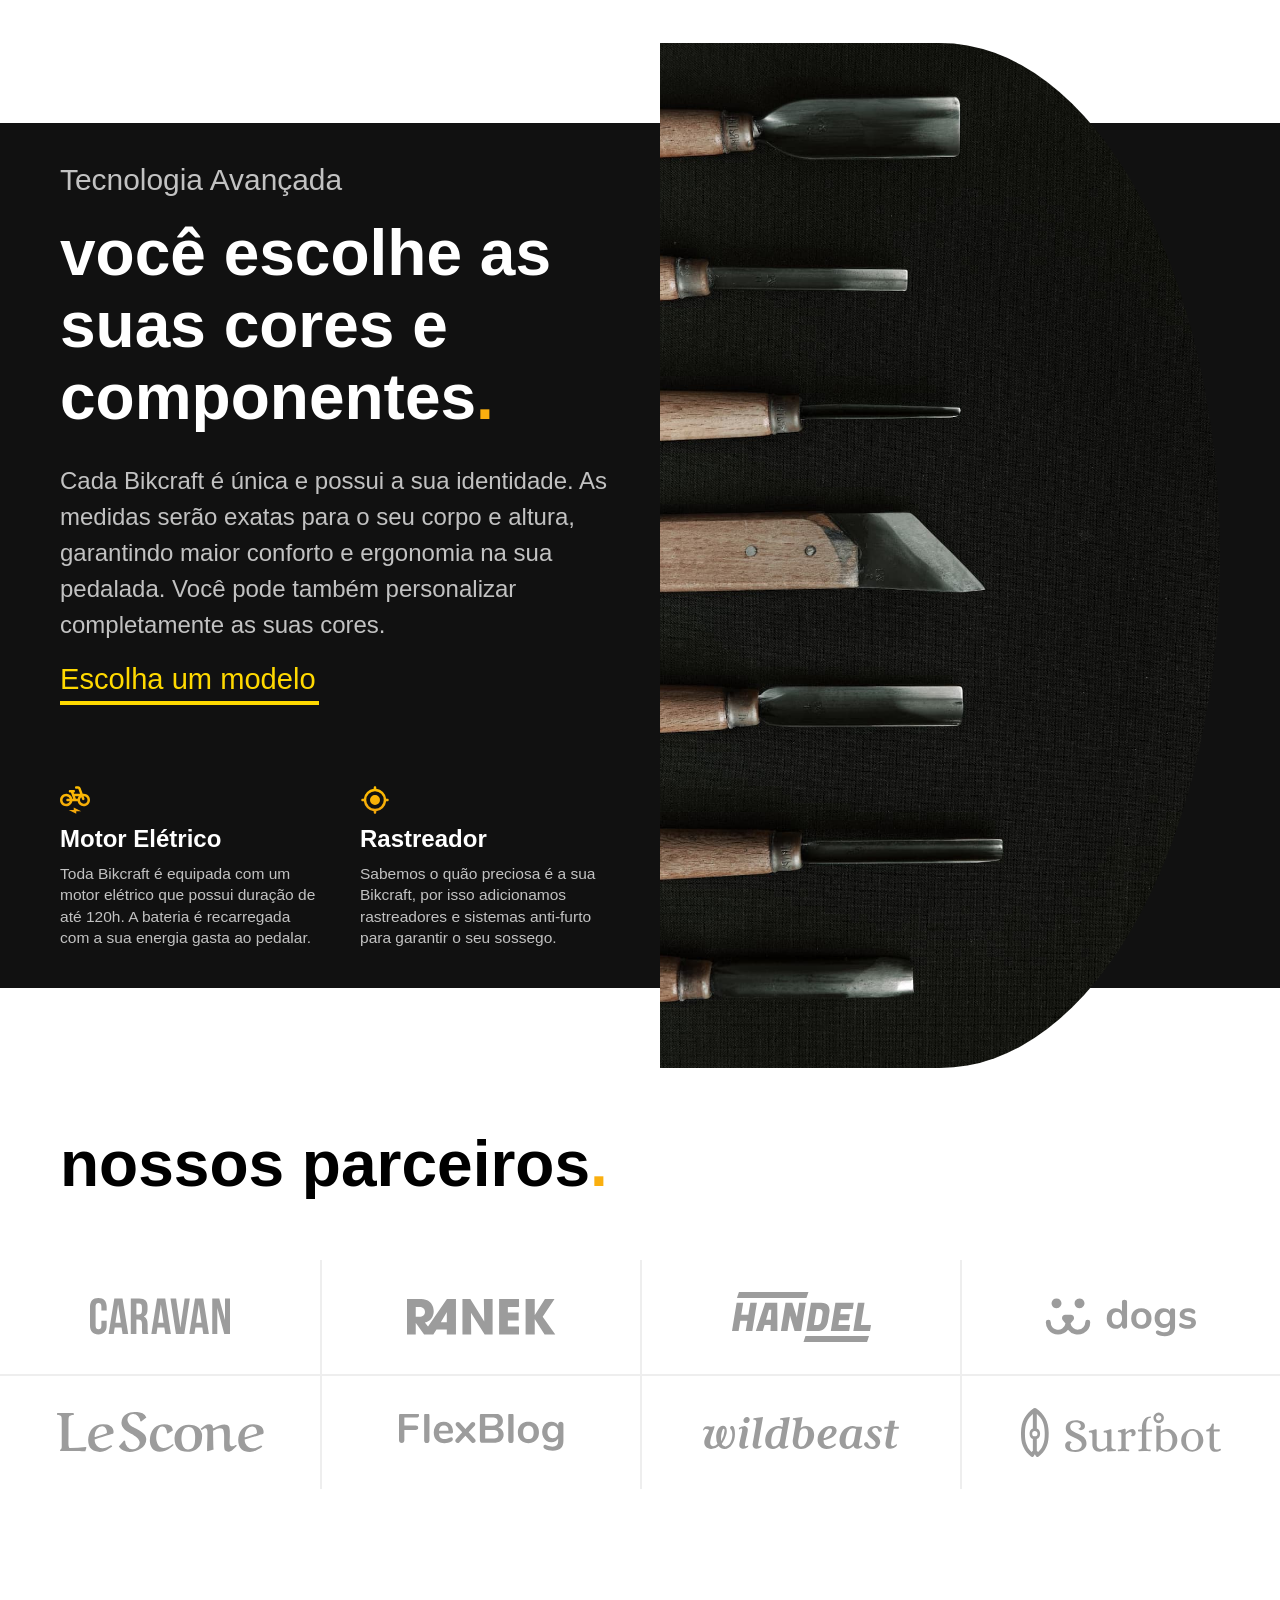
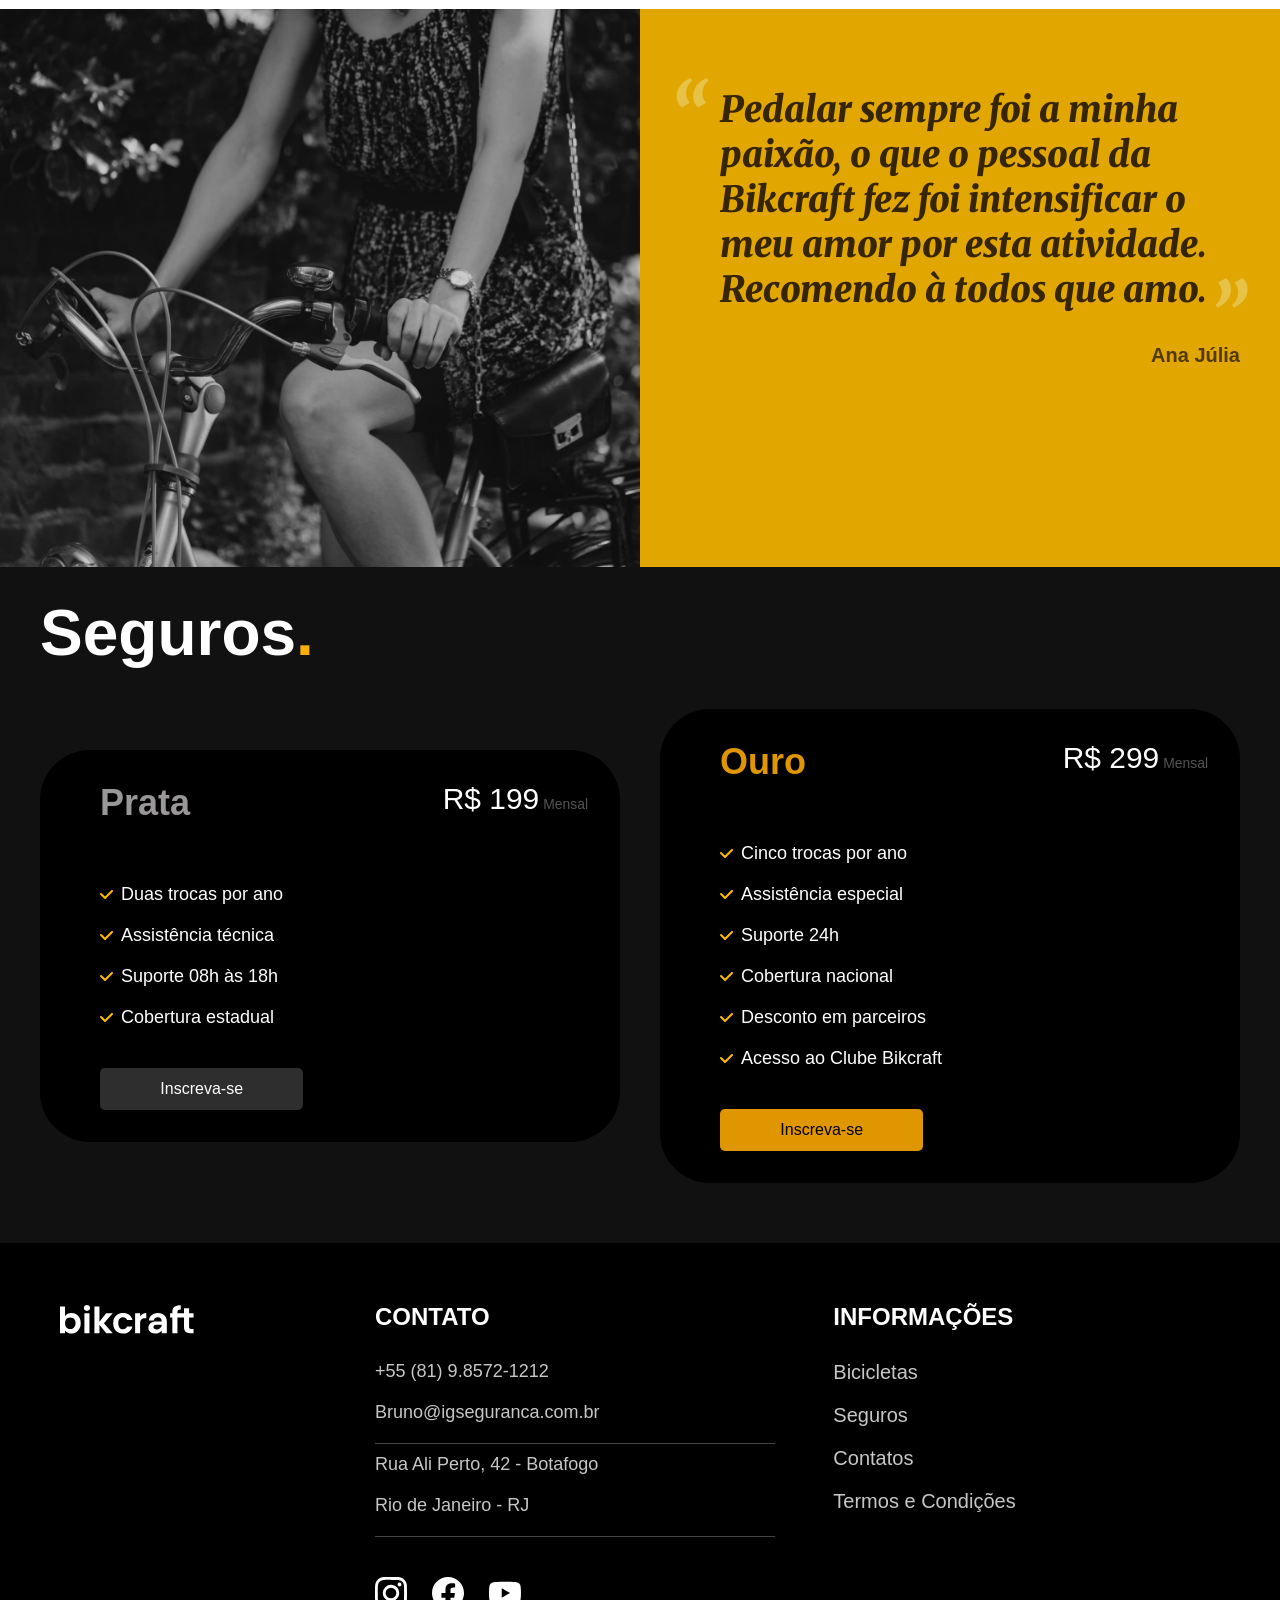
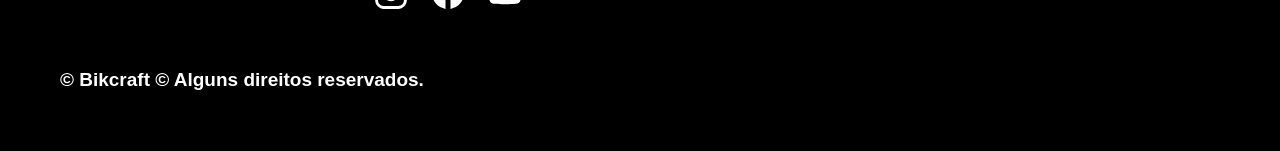
==== commit bd0b9ac8: "ajustar footer" ====
--- a/index.html
+++ b/index.html
@@ -150,25 +150,29 @@
     <div class="footer-container">
       <img src="./img/bikcraft.svg" alt="">
       <div class="contato-container">
-        <h4>Contato</h4>
-        <ul class="footer-contato">
-          <li>+55 (81) 9.8572-1212</li>
-          <li>Bruno@igseguranca.com.br</li>
-          <li class="espaco">Rua Ali Perto, 42 - Botafogo</li>
-          <li>Rio de Janeiro - RJ</li>
-        </ul>
-        <div class="footer-redes">
-          <img src="./img/redes/instagram.svg" alt="">
-          <img src="./img/redes/facebook.svg" alt="">
-          <img src="./img/redes/youtube.svg" alt="">
+        <div>
+          <div>
+            <h4>Contato</h4>
+            <ul class="footer-contato">
+              <li>+55 (81) 9.8572-1212</li>
+              <li>Bruno@igseguranca.com.br</li>
+              <li>Rua Ali Perto, 42 - Botafogo</li>
+              <li>Rio de Janeiro - RJ</li>
+            </ul>
+          </div>
+          <div class="footer-redes">
+            <img src="./img/redes/instagram.svg" alt="">
+            <img src="./img/redes/facebook.svg" alt="">
+            <img src="./img/redes/youtube.svg" alt="">
+          </div>
         </div>
       </div>
       <div class="informacoes">
         <h6>Informações</h6>
         <ul class="footer-links">
-          <li><a href="#bicicletas">Bicicletas</a></li>
-          <li><a href="#seguros">Seguros</a></li>
-          <li><a href="#contatos">Contatos</a></li>
+          <li><a href="/">Bicicletas</a></li>
+          <li><a href="/">Seguros</a></li>
+          <li><a href="/">Contatos</a></li>
           <li><a href="/termos.html">Termos e Condições</a></li>
         </ul>
       </div>
--- a/css/style.css
+++ b/css/style.css
@@ -23,10 +23,16 @@
 @import "./home/depoimento.css";
 
 /* SEGUROS */
-@import "./home/seguros.css";
+@import "./seguros/seguros.css";
 
 /* FOOTER */
 @import "./home/footer.css";
 
 /* TERMOS */
 @import "./termos/termos.css";
+
+/* VANTAGENS */
+@import "./seguros/vantagens.css";
+
+/* CONTATO */
+@import "./contato/contato.css";
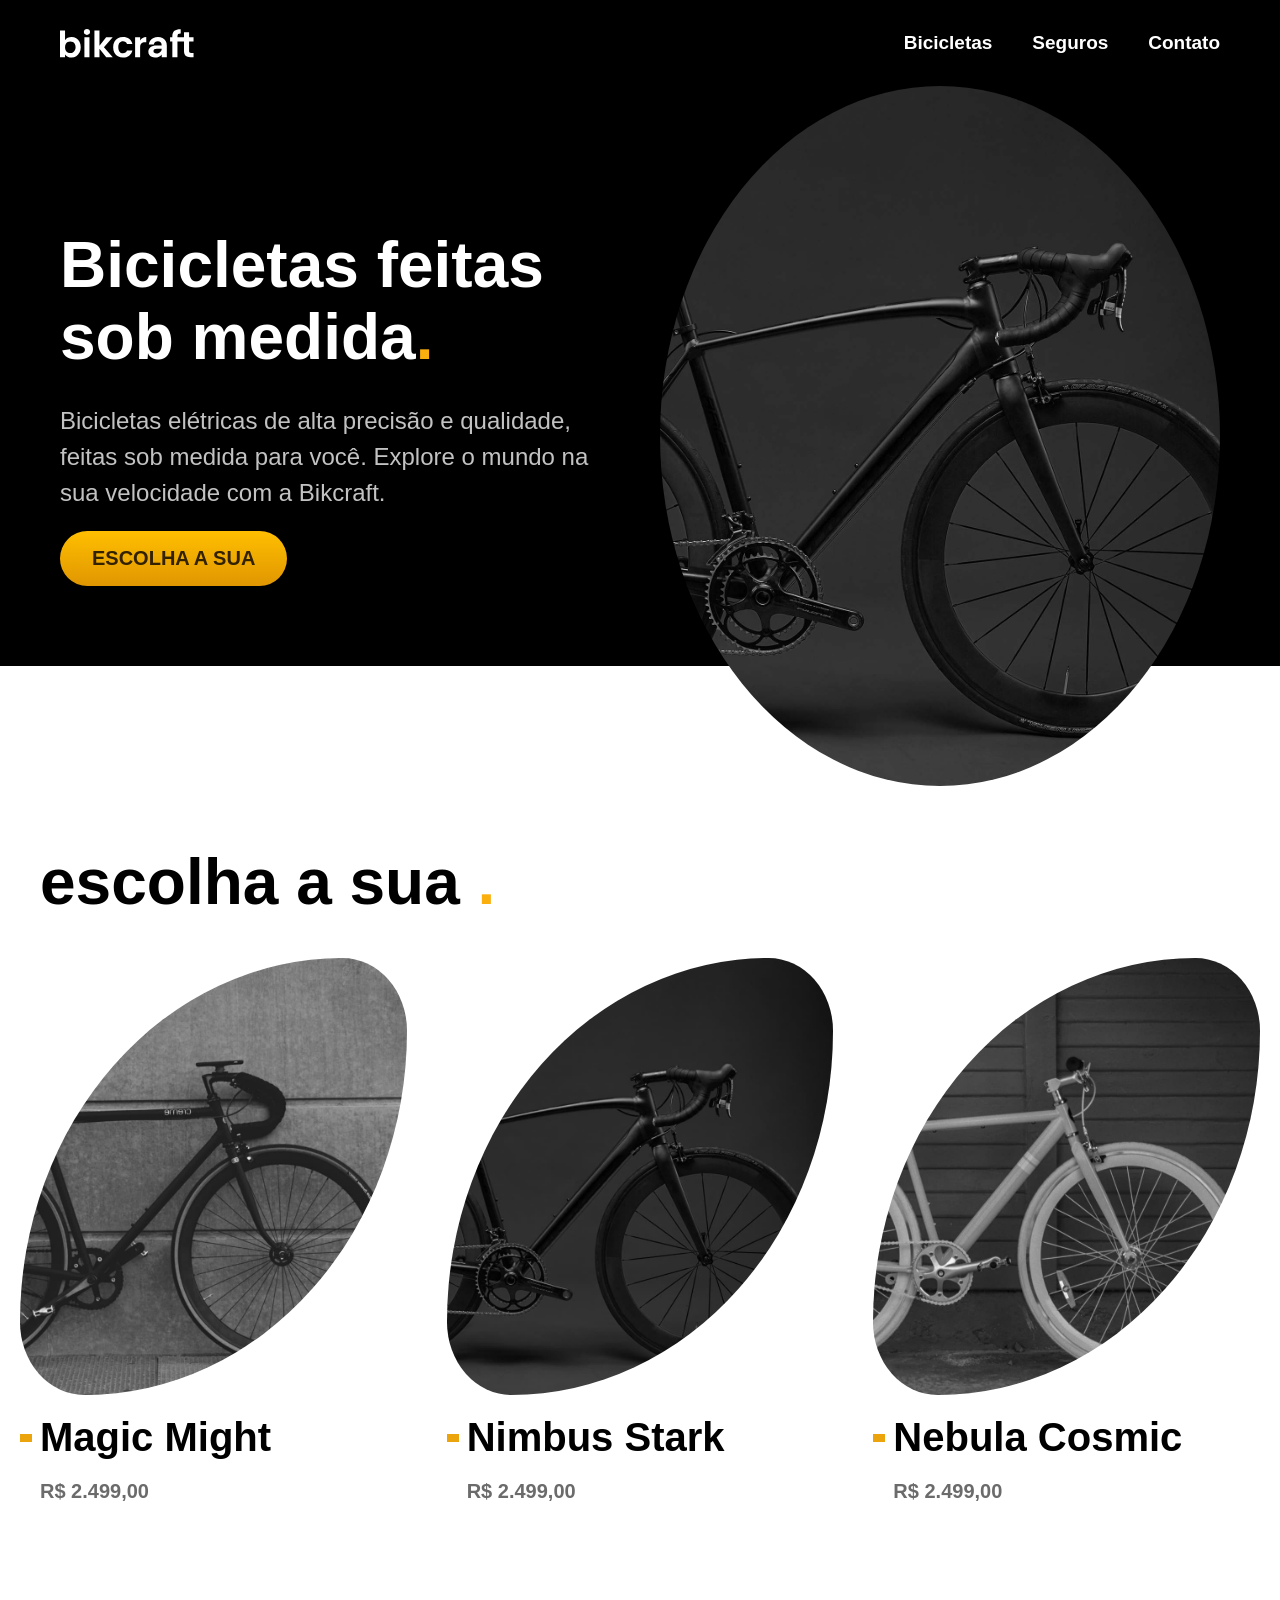
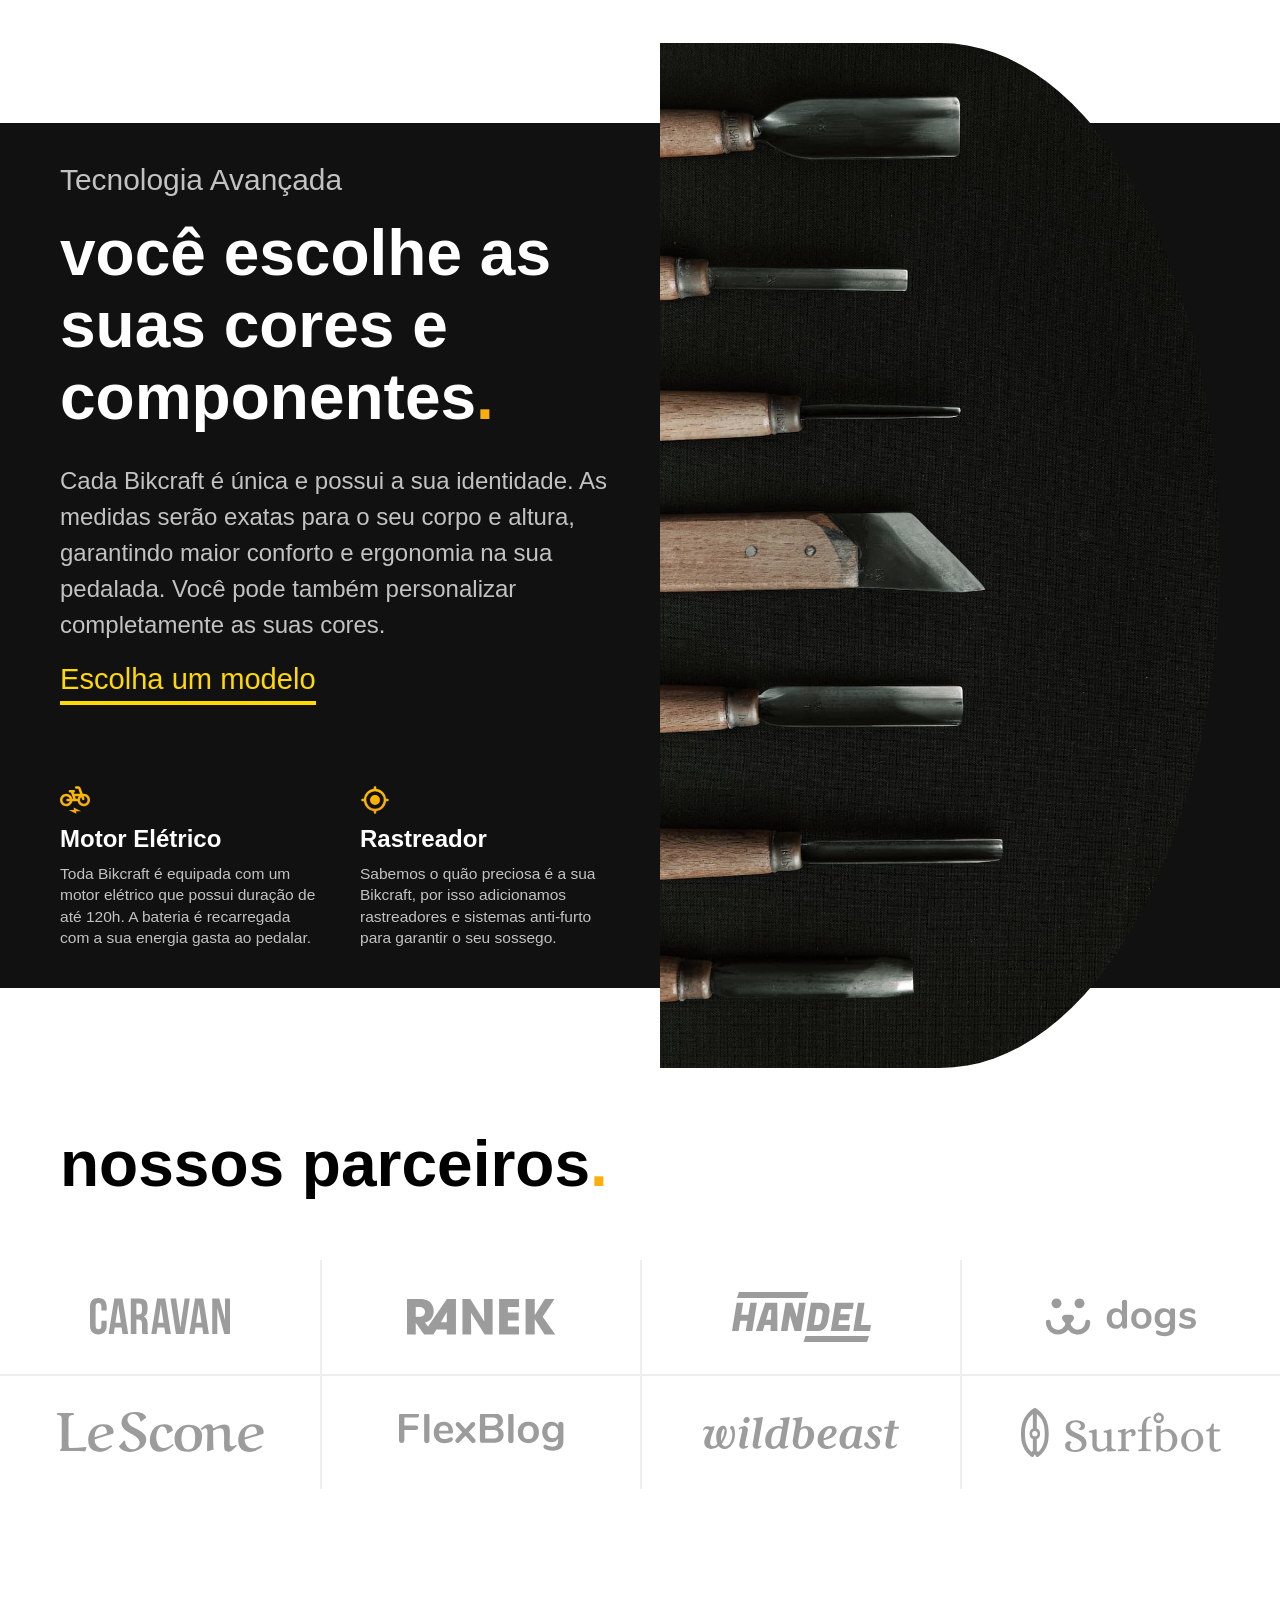
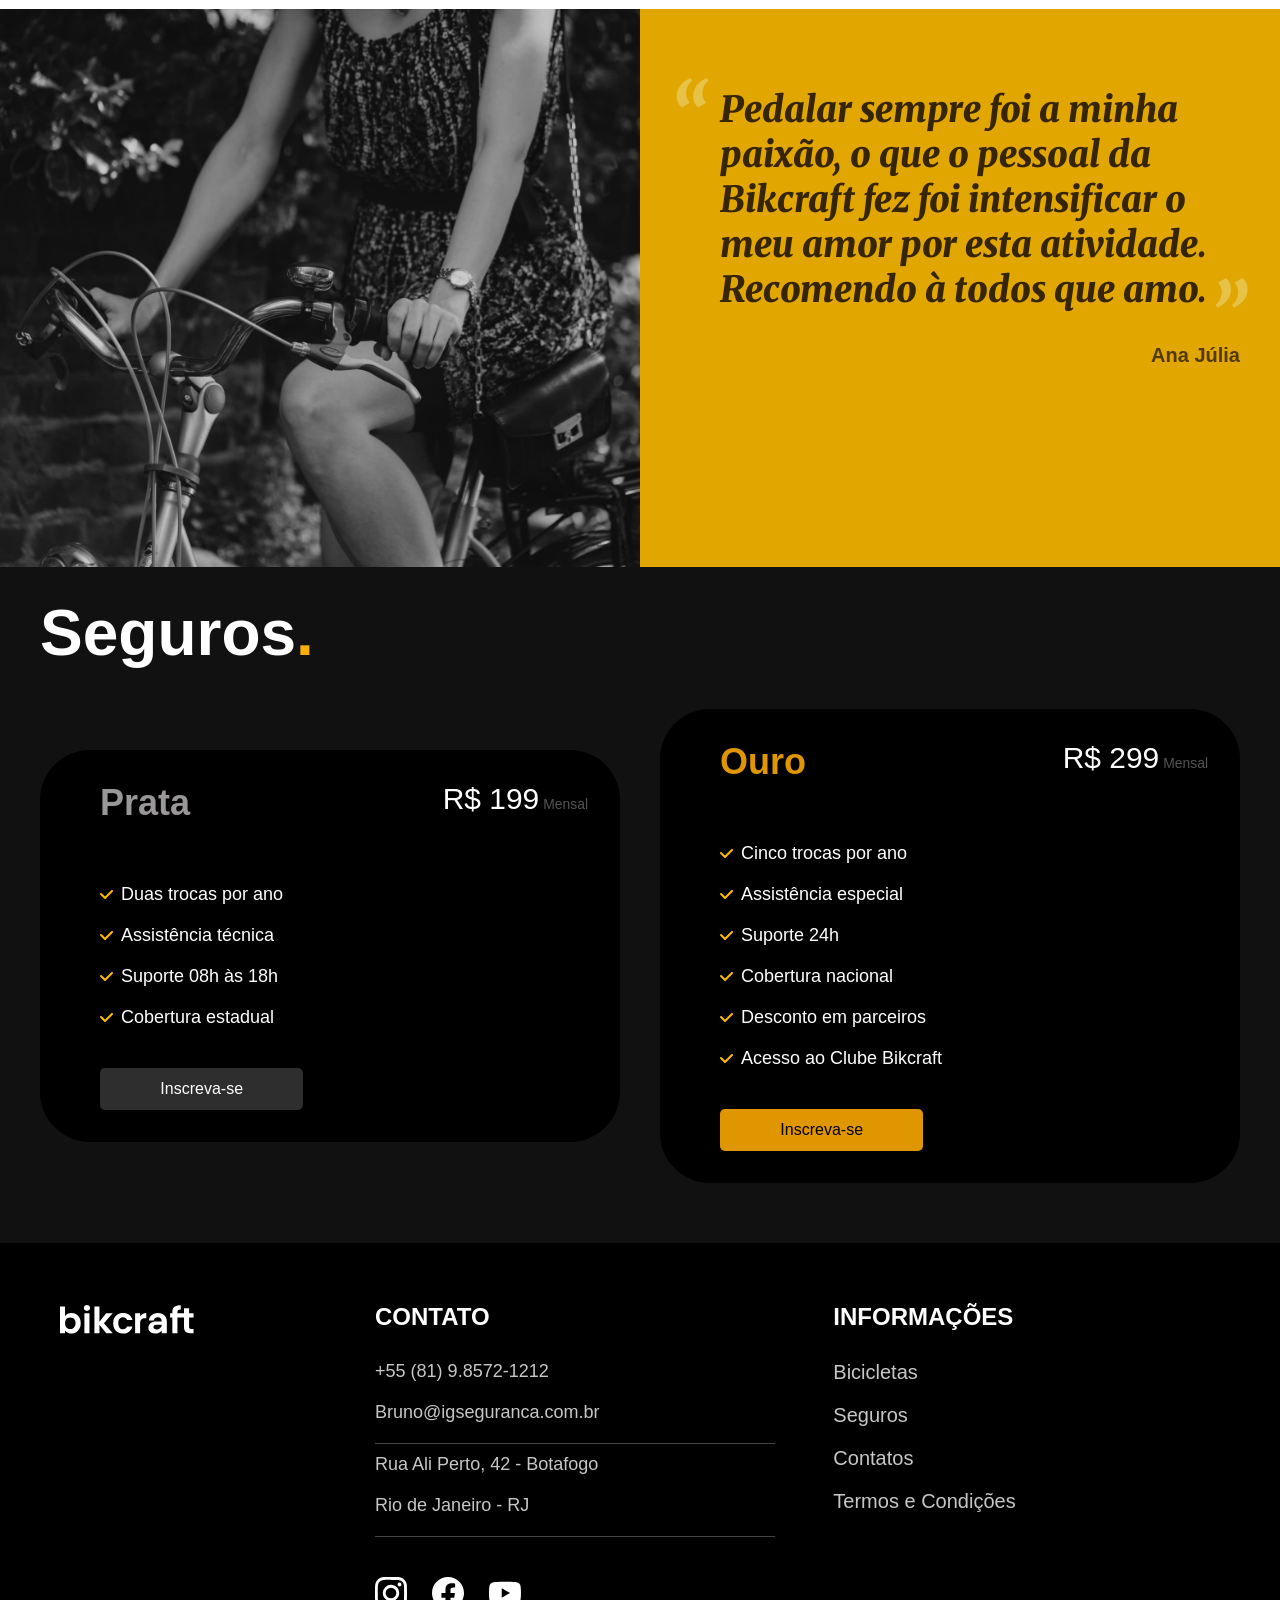
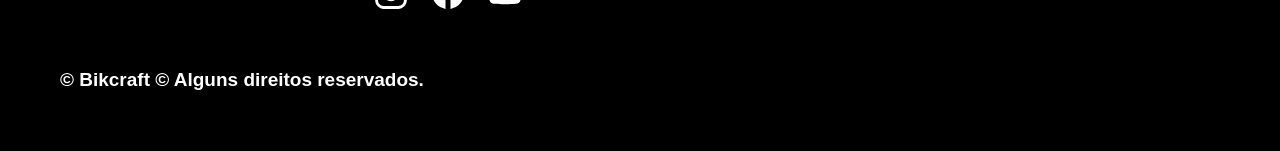
==== commit f3e93403: "ajustes bicicletas.html" ====
--- a/index.html
+++ b/index.html
@@ -20,7 +20,7 @@
       </a>
       <nav aria-label="primaria">
         <ul class="header-menu">
-          <li><a href="./bibicletas.html">Bicicletas</a></li>
+          <li><a href="./bicicletas.html">Bicicletas</a></li>
           <li><a href="./seguros.html">Seguros</a></li>
           <li><a href="./contato.html">Contato</a></li>
         </ul>
@@ -31,7 +31,7 @@
       <div class="bicicletas-introducao">
         <h1 class="texto-grande">Bicicletas feitas sob medida<span class="ponto-amarelo">.</span></h1>
         <p class="texto-medio">Bicicletas elétricas de alta precisão e qualidade, feitas sob medida para você. Explore o mundo na sua velocidade com a Bikcraft.</p>
-        <button class="btn">Escolha a sua</button>
+        <a href="/bicicletas.html" class="btn">Escolha a sua</a>
       </div>
       <div>
         <img src="./img/fotos/introducao.jpg" alt="Bicicleta eletrica preta">
@@ -75,7 +75,7 @@
           componentes<span class="ponto-amarelo">.</span>
         </h2>
         <p class="texto-medio">Cada Bikcraft é única e possui a sua identidade. As medidas serão exatas para o seu corpo e altura, garantindo maior conforto e ergonomia na sua pedalada. Você pode também personalizar completamente as suas cores.</p>
-        <a href="./bicicletas">Escolha um modelo</a>
+        <a href="./bicicletas.html">Escolha um modelo</a>
         <div class="tecnologia-itens">
           <div class="tecnologia-itens-card">
             <img src="./img/icones/eletrica.svg" alt="">
--- a/css/style.css
+++ b/css/style.css
@@ -36,3 +36,6 @@
 
 /* CONTATO */
 @import "./contato/contato.css";
+
+/* ORCAMENTO */
+@import "./utilitarios/orcamento.css";
